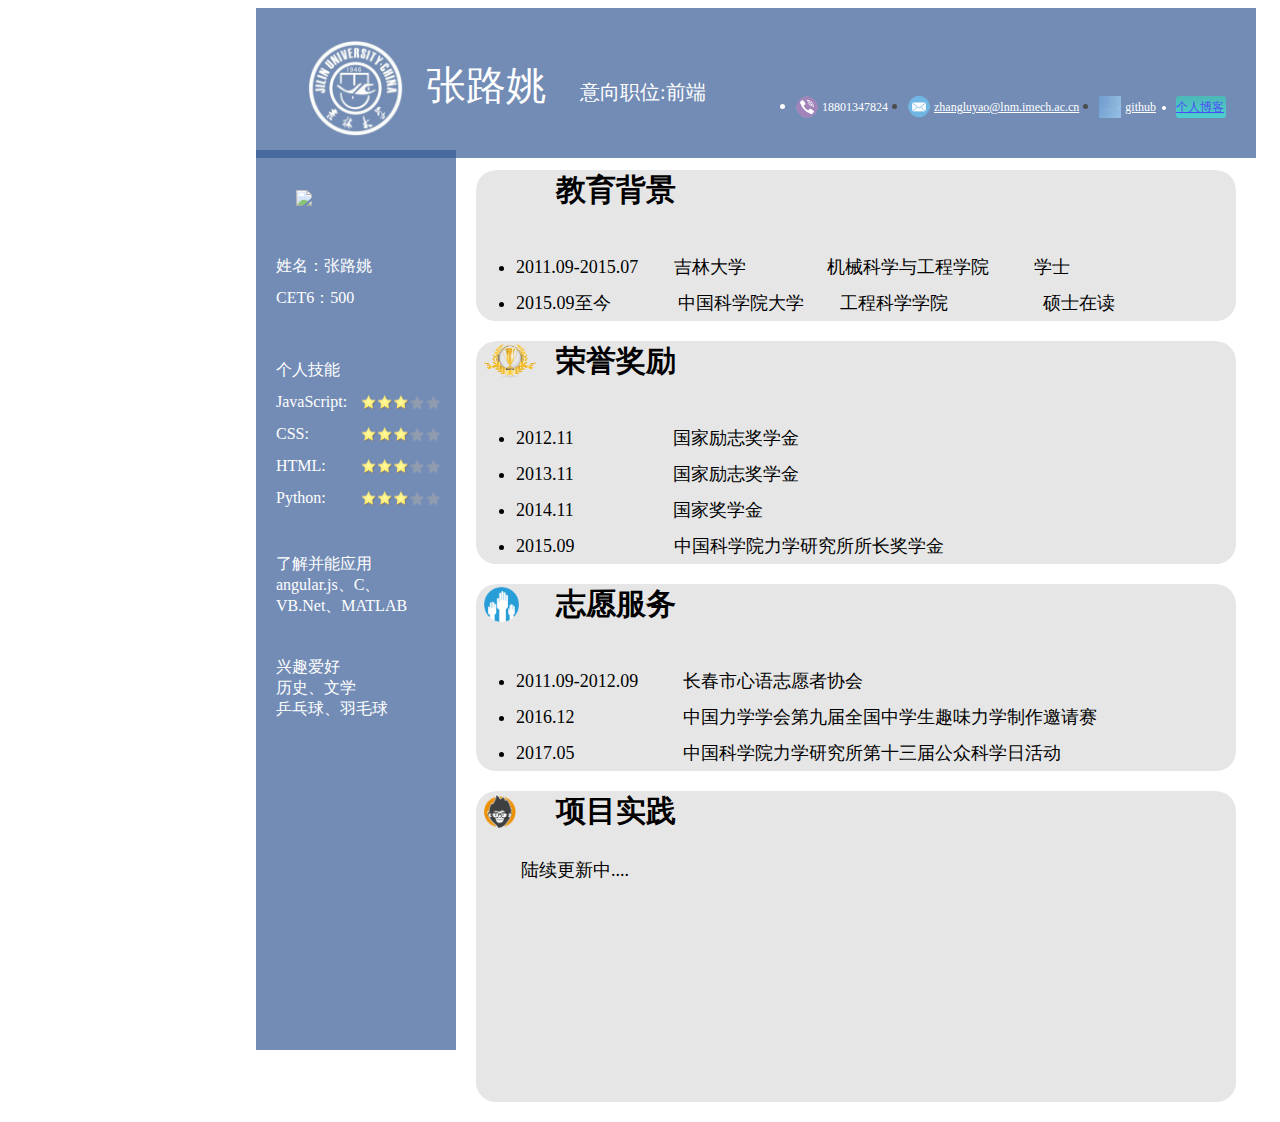
==== index.html @ 497563bd "layout design" ====
<!DOCTYPE html>
<html>
<head>
<meta http-equiv="Content-Type" content="text/html; charset=utf-8" />
<meta content="width=device-device,initial-scale=1,user-scalable=no">
<link rel="stylesheet" href="reset.css" />
<link rel="stylesheet" href="style.css" />
<link rel="stylesheet" href="circle/demo.css"/>
<link rel="icon"  href="img/label.ico">
<title>张路姚</title>
</head>
<body>
<div class="head">
    <div class="img"><img id="jlu" src="img/jlu.jpg"></div>
    <div class="title">
        <span class="name">张路姚</span>
        <span class = "position">意向职位:前端</span>
    </div>
    <div class = "contact">
            <ul>
                <li class = "phone">
                </li>
                <li class = "email">
                    <a class = "link" href="mailto:zhangluyao@lnm.imech.ac.cn">zhangluyao@lnm.imech.ac.cn</a>
                </li>
                <li class = "github">
                    <a class = "link" href="https://github.com/imechZhangLY/">github</a>
                </li>

                <li class = "blog"><a href="http://zhangluyao.postach.io/">个人博客</a></li>
            </ul>
        </div>
</div>
<div class="body">
    <div class="side">
        <img class="portrait" src="img/zhangly.JPG">
        <div class="introduction">
            姓名：张路姚<br>
            CET6：500
        </div>
        <div class="introduction">个人技能</div>
        <div class="introduction rating js">JavaScript:</div>
        <div class="introduction rating css">CSS:</div>
        <div class="introduction rating html">HTML:</div>
        <div class="introduction rating python">Python:</div>
        <div class = "other">了解并能应用<br>angular.js、C、<br>VB.Net、MATLAB</div>
                
        <div class = "other">
            兴趣爱好<br>
            历史、文学<br>乒乓球、羽毛球
        </div>
    </div>
    <div class="main">
        <div class="edutitle"></div>
        <div class="educontent">
            <ul>
                <li>2011.09-2015.07&nbsp;&nbsp;&nbsp;&nbsp;&nbsp;&nbsp;&nbsp;&nbsp;吉林大学&nbsp;&nbsp;&nbsp;&nbsp;&nbsp;&nbsp;&nbsp;&nbsp;&nbsp;&nbsp;&nbsp;&nbsp;&nbsp;&nbsp;&nbsp;&nbsp;&nbsp;&nbsp;机械科学与工程学院&nbsp;&nbsp;&nbsp;&nbsp;&nbsp;&nbsp;&nbsp;&nbsp;&nbsp;&nbsp;学士</li>
                <li>2015.09至今&nbsp;&nbsp;&nbsp;&nbsp;&nbsp;&nbsp;&nbsp;&nbsp;&nbsp;&nbsp;&nbsp;&nbsp;&nbsp;&nbsp;&nbsp;中国科学院大学&nbsp;&nbsp;&nbsp;&nbsp;&nbsp;&nbsp;&nbsp;&nbsp;工程科学学院&nbsp;&nbsp;&nbsp;&nbsp;&nbsp;&nbsp;&nbsp;&nbsp;&nbsp;&nbsp;&nbsp;&nbsp;&nbsp;&nbsp;&nbsp;&nbsp;&nbsp;&nbsp;&nbsp;&nbsp;&nbsp;硕士在读</li>
            </ul>
        </div>
        <div class="honortitle"></div>
        <div class="honorcontent">
            <ul>
                <li>2012.11&nbsp;&nbsp;&nbsp;&nbsp;&nbsp;&nbsp;&nbsp;&nbsp;&nbsp;&nbsp;&nbsp;&nbsp;&nbsp;&nbsp;&nbsp;&nbsp;&nbsp;&nbsp;&nbsp;&nbsp;&nbsp;&nbsp;国家励志奖学金</li>
                <li>2013.11&nbsp;&nbsp;&nbsp;&nbsp;&nbsp;&nbsp;&nbsp;&nbsp;&nbsp;&nbsp;&nbsp;&nbsp;&nbsp;&nbsp;&nbsp;&nbsp;&nbsp;&nbsp;&nbsp;&nbsp;&nbsp;&nbsp;国家励志奖学金</li>
                <li>2014.11&nbsp;&nbsp;&nbsp;&nbsp;&nbsp;&nbsp;&nbsp;&nbsp;&nbsp;&nbsp;&nbsp;&nbsp;&nbsp;&nbsp;&nbsp;&nbsp;&nbsp;&nbsp;&nbsp;&nbsp;&nbsp;&nbsp;国家奖学金</li>
                <li>2015.09&nbsp;&nbsp;&nbsp;&nbsp;&nbsp;&nbsp;&nbsp;&nbsp;&nbsp;&nbsp;&nbsp;&nbsp;&nbsp;&nbsp;&nbsp;&nbsp;&nbsp;&nbsp;&nbsp;&nbsp;&nbsp;&nbsp;中国科学院力学研究所所长奖学金</li>
            </ul>
        </div>
        <div class="volunteertitle"></div>
        <div class="volunteercontent">
            <ul>
                <li>2011.09-2012.09&nbsp;&nbsp;&nbsp;&nbsp;&nbsp;&nbsp;&nbsp;&nbsp;&nbsp;&nbsp;长春市心语志愿者协会</li>
                <li>2016.12&nbsp;&nbsp;&nbsp;&nbsp;&nbsp;&nbsp;&nbsp;&nbsp;&nbsp;&nbsp;&nbsp;&nbsp;&nbsp;&nbsp;&nbsp;&nbsp;&nbsp;&nbsp;&nbsp;&nbsp;&nbsp;&nbsp;&nbsp;&nbsp;中国力学学会第九届全国中学生趣味力学制作邀请赛</li>
                <li>2017.05&nbsp;&nbsp;&nbsp;&nbsp;&nbsp;&nbsp;&nbsp;&nbsp;&nbsp;&nbsp;&nbsp;&nbsp;&nbsp;&nbsp;&nbsp;&nbsp;&nbsp;&nbsp;&nbsp;&nbsp;&nbsp;&nbsp;&nbsp;&nbsp;中国科学院力学研究所第十三届公众科学日活动</li>
            </ul>
        </div>
        <div class="practicetitle"></div>
        <div class="practicecontent">
            <div class="project">陆续更新中....</div>
        </div>
    </div>
</div>
</body>
</html>
---- style.css ----
@charset "utf-8";

.head{
	position: fixed;
	left: 20%;
	z-index: 100;
	width: 1000px;
	height: 150px;
	background: #385c96;
	opacity: 0.7
}
.body{
	position: absolute;
	left:20%;
	top:150px;
	width: 1000px;
	height: 100%
}

.side{
	position: fixed;
	float: left;
	width: 200px;
	height:100%;
	background: #385c96;
	opacity: 0.7;
	color: white;
}
.main{
	float: right;
	width: 800px;
	color: black;
	font-size: 18px;
}
img.portrait{
	width:100px;
	margin-top: 40px;
	margin-left: 40px;
}
ul.introduction{
	font-size: 15px;
	color: white;
	text-align: left;
	margin: 20px 20px 20px -20px;
	line-height: 2em;
}
.img{
	float: left;
	margin-left: 50px;
	margin-top: 30px;
}
img#jlu{
	width:100px;
	height: 100px;
}
.title{
	float: left;
	margin: 50px 0px 0px 20px
}
span.name{
	font-size: 40px;
	text-align: left;
	color: white;
}
span.position{
	font-size: 20px;
	text-align: center;
	color: white;
	margin-left: 30px;

}
.contact{
	float: right;
	margin-top: 72px;
	margin-right: 30px;
	}
.contact .phone{
	float: left;
	background-image: url("img/icon-title1.png");
	background-position: 0px 0px;
	background-repeat: repeat-y;
	background-size: 22px auto;
	background-clip: border-box;
	color: white;
	margin-right: 20px;
	}
.contact .phone:after{
	display: block;
	font-size: 12px;
	content: "18801347824";
	line-height: 22px;
	margin-left: 26px;
	}
.contact .email{
	float: left;
	background-image: url("img/icon-title1.png");
	background-position: 0px -163px;
	background-repeat: repeat-y;
	background-size: 22px auto;
	background-clip: content-box;
	margin-right: 20px;
	}
.contact .link{
	display: block;
	font-size: 12px;
	color: white;
	line-height: 22px;
	margin-left: 26px;
	}
.contact .github{
	float: left;
	background-image: url("img/label.ico");
	background-position: 0px 0px;
	background-repeat: repeat-y;
	background-size: 22px auto;
	background-clip: border-box;
	margin-right: 20px;
	}
.contact .github:after{
	display: block;
	font-size: 12px;
	content: "";
	line-height: 22px;
	margin-left: 26px;
	}
.contact .blog{
	background: -ms-linear-gradient(top, #099,  #0BB);        /* IE 10 */
	background:-moz-linear-gradient(top,#099,#0BB);/*火狐*/ 
	background:-webkit-gradient(linear, 0% 0%, 0% 100%,from(#099), to(#0BB));/*谷歌*/ 
	background: -webkit-gradient(linear, 0% 0%, 0% 100%, from(#099), to(#0BB));      
	background: -webkit-linear-gradient(top, #099, #0BB);   /*Safari5.1 Chrome 10+*/
	background: -o-linear-gradient(top, #099, #0BB);  /*Opera 11.10+*/
	float: left;
	border-radius: 3px;
	width: 50px;
	height: 22px;
	line-height: 22px;
	font-size: 12px;
	color: white;
	}
img.rating{
		width:100px;
		vertical-align: baseline;
		line-height: 2em;
		display: none
	}
li.name{
	height: 50px;
	width: 150px;
	background-image: url(img/3stars.png);
}
div.introduction{
	color: white;
	line-height: 2em;
	margin-left: 20px;
	margin-top: 40px;
}
div.rating{
	margin-top: 0px;
	background-image: url("img/3stars.png");
	background-position: 75px 1px;
	background-repeat: no-repeat;
	background-size: 100px auto;
	background-clip: content-box;
}
div.js{
	background-image: url("img/3stars.png");
}
div.other{
	margin-top: 40px;
	margin-left: 20px;
}
div.edutitle{
	background-color: rgb(230,230,230);
	background-image: url("img/edu.png");
	background-repeat: no-repeat;
	background-clip: content-box;
	background-size: auto 40px;
	background-position: 10px;
	font-size: 30px;
	font-weight: bold;
	width:760px;
	margin:20px 20px 0px 20px;
	border-radius: 20px 20px 0px 0px/20px 20px 0px 0px;

}
div.edutitle:after{
	content:"教育背景";
	display: block;
	margin-left: 80px;

}
div.educontent{
	background-color: rgb(230,230,230);
	width:760px;
	margin:0px 20px 20px 20px;
	padding-top: 20px;
	border-radius: 0px 0px 20px 20px/0px 0px 20px 20px;
	line-height: 2em;
}
div.honortitle{
	background-color: rgb(230,230,230);
	background-image: url("img/rongyu.png");
	background-repeat: no-repeat;
	background-clip: content-box;
	background-size: auto 35px;
	background-position: 8px;
	font-size: 30px;
	font-weight: bold;
	width:760px;
	margin:20px 20px 0px 20px;
	border-radius: 20px 20px 0px 0px/20px 20px 0px 0px;

}
div.honortitle:after{
	content:"荣誉奖励";
	display: block;
	margin-left: 80px;

}
div.honorcontent{
	background-color: rgb(230,230,230);
	width:760px;
	margin:0px 20px 20px 20px;
	padding-top: 20px;
	border-radius: 0px 0px 20px 20px/0px 0px 20px 20px;
	line-height: 2em;
}
div.volunteertitle{
	background-color: rgb(230,230,230);
	background-image: url("img/volunteer.png");
	background-repeat: no-repeat;
	background-clip: content-box;
	background-size: auto 35px;
	background-position: 8px;
	font-size: 30px;
	font-weight: bold;
	width:760px;
	margin:20px 20px 0px 20px;
	border-radius: 20px 20px 0px 0px/20px 20px 0px 0px;

}
div.volunteertitle:after{
	content:"志愿服务";
	display: block;
	margin-left: 80px;

}
div.volunteercontent{
	background-color: rgb(230,230,230);
	width:760px;
	margin:0px 20px 20px 20px;
	padding-top: 20px;
	border-radius: 0px 0px 20px 20px/0px 0px 20px 20px;
	line-height: 2em;
}
div.practicetitle{
	background-color: rgb(230,230,230);
	background-image: url("img/practice.png");
	background-repeat: no-repeat;
	background-clip: content-box;
	background-size: auto 35px;
	background-position: 8px;
	font-size: 30px;
	font-weight: bold;
	width:760px;
	margin:20px 20px 0px 20px;
	border-radius: 20px 20px 0px 0px/20px 20px 0px 0px;

}
div.practicetitle:after{
	content:"项目实践";
	display: block;
	margin-left: 80px;

}
div.practicecontent{
	background-color: rgb(230,230,230);
	width:760px;
	height: 250px;
	margin:0px 20px 20px 20px;
	padding-top: 20px;
	border-radius: 0px 0px 20px 20px/0px 0px 20px 20px;
	line-height: 2em;
}
div.practicecontent .project{
	margin-left: 45px;
}
---- circle/demo.css ----
@charset "utf-8";
.demo{
	width: 350px;
	height: 162px;
	border-radius: 5px;
	position: relative;
	display:inline-block;
	float: left;
	margin-left:20px;
	background: rgba(0,255,102,0.5);
	background: linear-gradient(top,#00a,#00a,#00a);
	background: -moz-linear-gradient(top,#0F6,#26b,#0F6);
	background: -webkit-linear-gradient(top,#0af,#049);
	background: -o-linear-gradient(top,#0af,#049);
	}
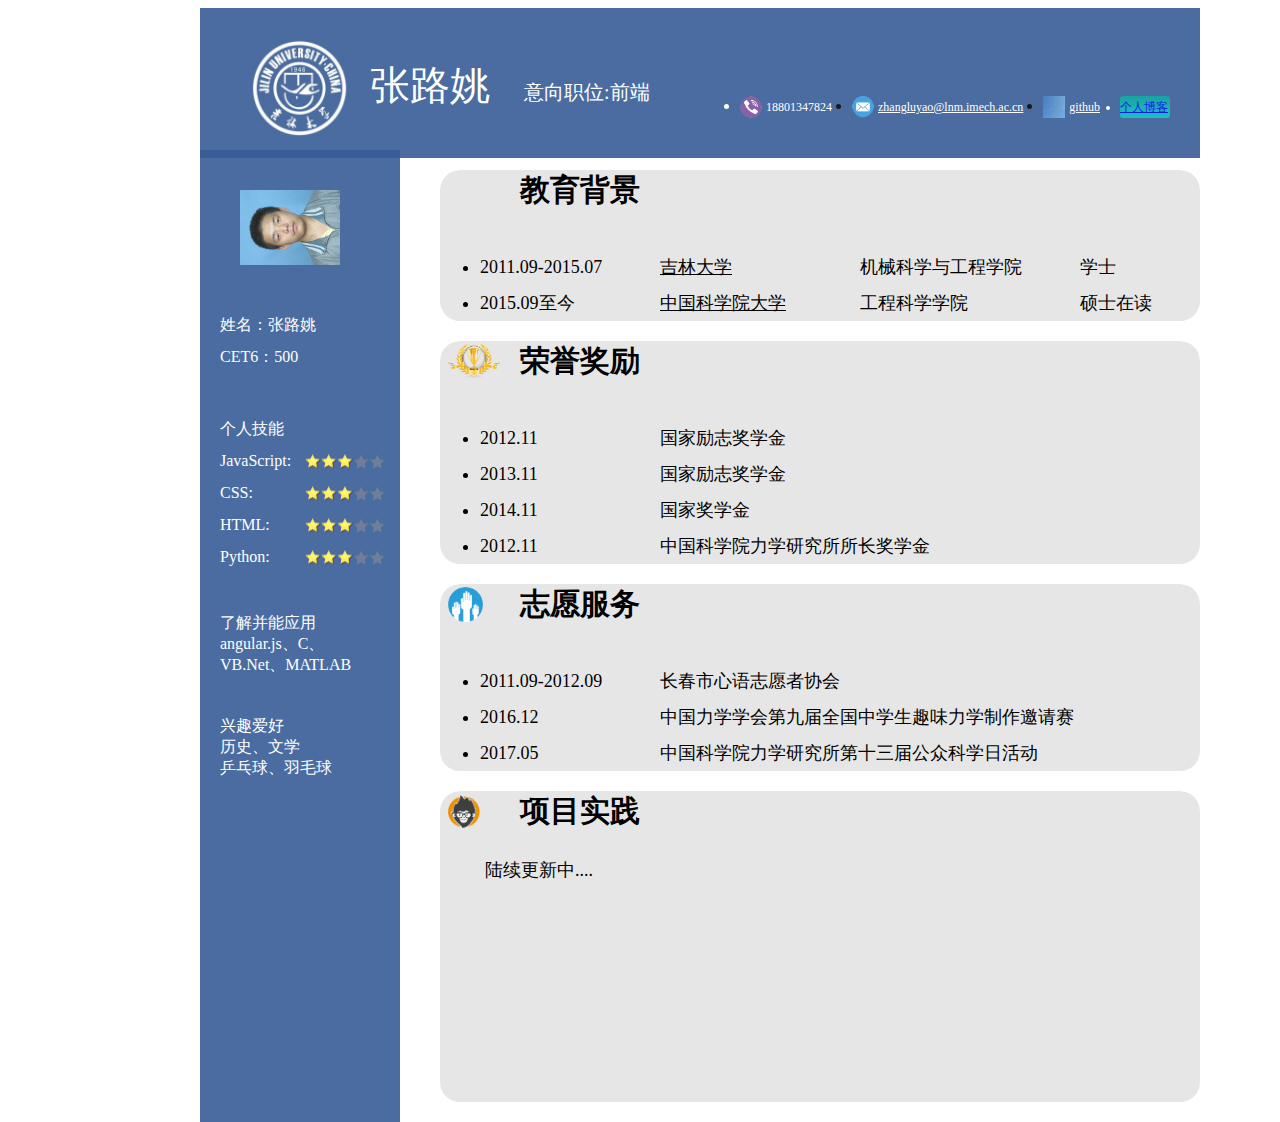
==== commit 8c5eb75c: "Merge pull request #1 from imechZhangLY/gh-pages" ====
--- a/index.html
+++ b/index.html
@@ -54,25 +54,74 @@
         <div class="edutitle"></div>
         <div class="educontent">
             <ul>
-                <li>2011.09-2015.07&nbsp;&nbsp;&nbsp;&nbsp;&nbsp;&nbsp;&nbsp;&nbsp;吉林大学&nbsp;&nbsp;&nbsp;&nbsp;&nbsp;&nbsp;&nbsp;&nbsp;&nbsp;&nbsp;&nbsp;&nbsp;&nbsp;&nbsp;&nbsp;&nbsp;&nbsp;&nbsp;机械科学与工程学院&nbsp;&nbsp;&nbsp;&nbsp;&nbsp;&nbsp;&nbsp;&nbsp;&nbsp;&nbsp;学士</li>
-                <li>2015.09至今&nbsp;&nbsp;&nbsp;&nbsp;&nbsp;&nbsp;&nbsp;&nbsp;&nbsp;&nbsp;&nbsp;&nbsp;&nbsp;&nbsp;&nbsp;中国科学院大学&nbsp;&nbsp;&nbsp;&nbsp;&nbsp;&nbsp;&nbsp;&nbsp;工程科学学院&nbsp;&nbsp;&nbsp;&nbsp;&nbsp;&nbsp;&nbsp;&nbsp;&nbsp;&nbsp;&nbsp;&nbsp;&nbsp;&nbsp;&nbsp;&nbsp;&nbsp;&nbsp;&nbsp;&nbsp;&nbsp;硕士在读</li>
+                <li>
+                    <div class="container">
+                        <div class="first">2011.09-2015.07</div>
+                        <div class="second"><a class="website" href="http://www.jlu.edu.cn">吉林大学</a></div>
+                        <div class="third">机械科学与工程学院</div>
+                        <div class="forth">学士</div>
+                    </div>
+                </li>
+                <li>    
+                    <div class="container">
+                        <div class="first">2015.09至今</div>
+                        <div class="second"><a class="website" href="http://www.ucas.ac.cn">中国科学院大学</a></div>
+                        <div class="third">工程科学学院</div>
+                        <div class="forth">硕士在读</div>
+                    </div>
+                </li>
             </ul>
         </div>
         <div class="honortitle"></div>
         <div class="honorcontent">
             <ul>
-                <li>2012.11&nbsp;&nbsp;&nbsp;&nbsp;&nbsp;&nbsp;&nbsp;&nbsp;&nbsp;&nbsp;&nbsp;&nbsp;&nbsp;&nbsp;&nbsp;&nbsp;&nbsp;&nbsp;&nbsp;&nbsp;&nbsp;&nbsp;国家励志奖学金</li>
-                <li>2013.11&nbsp;&nbsp;&nbsp;&nbsp;&nbsp;&nbsp;&nbsp;&nbsp;&nbsp;&nbsp;&nbsp;&nbsp;&nbsp;&nbsp;&nbsp;&nbsp;&nbsp;&nbsp;&nbsp;&nbsp;&nbsp;&nbsp;国家励志奖学金</li>
-                <li>2014.11&nbsp;&nbsp;&nbsp;&nbsp;&nbsp;&nbsp;&nbsp;&nbsp;&nbsp;&nbsp;&nbsp;&nbsp;&nbsp;&nbsp;&nbsp;&nbsp;&nbsp;&nbsp;&nbsp;&nbsp;&nbsp;&nbsp;国家奖学金</li>
-                <li>2015.09&nbsp;&nbsp;&nbsp;&nbsp;&nbsp;&nbsp;&nbsp;&nbsp;&nbsp;&nbsp;&nbsp;&nbsp;&nbsp;&nbsp;&nbsp;&nbsp;&nbsp;&nbsp;&nbsp;&nbsp;&nbsp;&nbsp;中国科学院力学研究所所长奖学金</li>
+                <li>
+                    <div class="container">
+                        <div class="first">2012.11</div>
+                        <div class="fifth">国家励志奖学金</div>
+                    </div>
+                </li>
+                <li>
+                    <div class="container">
+                        <div class="first">2013.11</div>
+                        <div class="fifth">国家励志奖学金</div>
+                    </div>
+                </li>
+                <li>
+                    <div class="container">
+                        <div class="first">2014.11</div>
+                        <div class="fifth">国家奖学金</div>
+                    </div>
+                </li>
+                <li>
+                    <div class="container">
+                        <div class="first">2012.11</div>
+                        <div class="fifth">中国科学院力学研究所所长奖学金</div>
+                    </div>
+                </li>
             </ul>
         </div>
         <div class="volunteertitle"></div>
         <div class="volunteercontent">
             <ul>
-                <li>2011.09-2012.09&nbsp;&nbsp;&nbsp;&nbsp;&nbsp;&nbsp;&nbsp;&nbsp;&nbsp;&nbsp;长春市心语志愿者协会</li>
-                <li>2016.12&nbsp;&nbsp;&nbsp;&nbsp;&nbsp;&nbsp;&nbsp;&nbsp;&nbsp;&nbsp;&nbsp;&nbsp;&nbsp;&nbsp;&nbsp;&nbsp;&nbsp;&nbsp;&nbsp;&nbsp;&nbsp;&nbsp;&nbsp;&nbsp;中国力学学会第九届全国中学生趣味力学制作邀请赛</li>
-                <li>2017.05&nbsp;&nbsp;&nbsp;&nbsp;&nbsp;&nbsp;&nbsp;&nbsp;&nbsp;&nbsp;&nbsp;&nbsp;&nbsp;&nbsp;&nbsp;&nbsp;&nbsp;&nbsp;&nbsp;&nbsp;&nbsp;&nbsp;&nbsp;&nbsp;中国科学院力学研究所第十三届公众科学日活动</li>
+                <li>
+                    <div class="container">
+                        <div class="first">2011.09-2012.09</div>
+                        <div class="fifth">长春市心语志愿者协会</div>
+                    </div>
+                </li>
+                <li>
+                    <div class="container">
+                        <div class="first">2016.12</div>
+                        <div class="fifth">中国力学学会第九届全国中学生趣味力学制作邀请赛</div>
+                    </div>
+                </li>
+                <li>
+                    <div class="container">
+                        <div class="first">2017.05</div>
+                        <div class="fifth">中国科学院力学研究所第十三届公众科学日活动</div>
+                    </div>
+                </li>
             </ul>
         </div>
         <div class="practicetitle"></div>
--- a/style.css
+++ b/style.css
@@ -2,33 +2,33 @@
 
 .head{
 	position: fixed;
-	left: 20%;
+	left: 200px;
 	z-index: 100;
 	width: 1000px;
 	height: 150px;
 	background: #385c96;
-	opacity: 0.7
+	opacity: 0.9
 }
 .body{
 	position: absolute;
-	left:20%;
+	left:200px;
 	top:150px;
 	width: 1000px;
 	height: 100%
 }
 
 .side{
+	float: left;
 	position: fixed;
-	float: left;
 	width: 200px;
-	height:100%;
+	height:1000px;
 	background: #385c96;
-	opacity: 0.7;
+	opacity: 0.9;
 	color: white;
 }
 .main{
-	float: right;
-	width: 800px;
+	position: absolute;
+	left: 220px;
 	color: black;
 	font-size: 18px;
 }
@@ -285,4 +285,26 @@
 }
 div.practicecontent .project{
 	margin-left: 45px;
-}+}
+.website{
+	color: black;
+}
+.container{
+	display: flex;
+	justify-content: flex-start;
+}
+.container .first{
+	width: 180px;
+}
+.container .second{
+	width: 200px;
+}
+.container .third{
+	width: 220px;
+}
+.container .forth{
+	width: 100px;
+}
+.container .fifth{
+	width: 500px;
+}
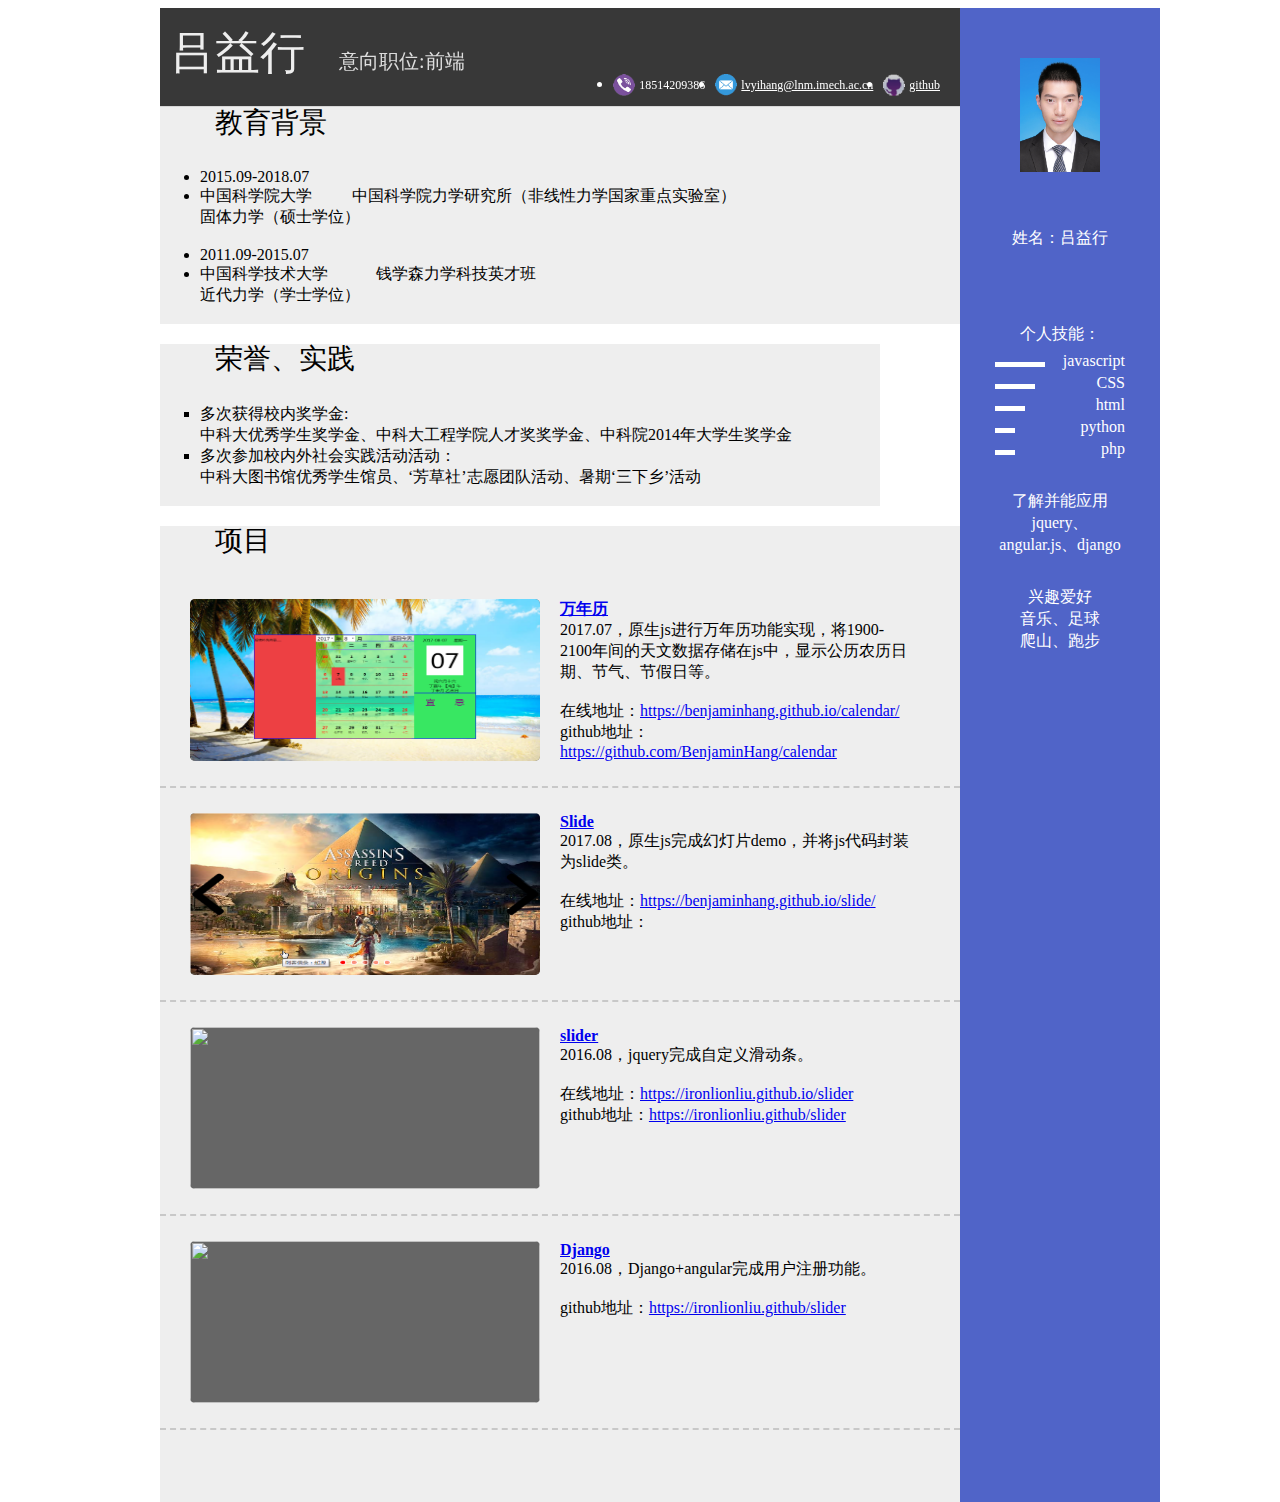
==== commit a8518bc0: "change my" ====
--- a/index.html
+++ b/index.html
@@ -6,129 +6,170 @@
 <link rel="stylesheet" href="reset.css" />
 <link rel="stylesheet" href="style.css" />
 <link rel="stylesheet" href="circle/demo.css"/>
-<link rel="icon"  href="img/label.ico">
-<title>张路姚</title>
 </head>
 <body>
-<div class="head">
-    <div class="img"><img id="jlu" src="img/jlu.jpg"></div>
-    <div class="title">
-        <span class="name">张路姚</span>
-        <span class = "position">意向职位:前端</span>
-    </div>
-    <div class = "contact">
+<div class="resume">
+    <div class = "navigator clearfix" >
+        <div class = "title">
+            <span class = "title_name">吕益行</span>
+            <span class = "title_position">意向职位:前端</span>
+        </div>
+        <div class = "contact">
             <ul>
                 <li class = "phone">
                 </li>
                 <li class = "email">
-                    <a class = "link" href="mailto:zhangluyao@lnm.imech.ac.cn">zhangluyao@lnm.imech.ac.cn</a>
+                    <a class = "link" href="mailto:lvyihang@lnm.imech.ac.cn">lvyihang@lnm.imech.ac.cn</a>
                 </li>
                 <li class = "github">
-                    <a class = "link" href="https://github.com/imechZhangLY/">github</a>
+                	<a class = "link" href="https://github.com/BenjaminHang">github</a>
                 </li>
 
-                <li class = "blog"><a href="http://zhangluyao.postach.io/">个人博客</a></li>
+                <!--<li class = "blog"><a href="http://shangyuliu.postach.io/">个人博客</a></li>-->
             </ul>
         </div>
-</div>
-<div class="body">
-    <div class="side">
-        <img class="portrait" src="img/zhangly.JPG">
-        <div class="introduction">
-            姓名：张路姚<br>
-            CET6：500
-        </div>
-        <div class="introduction">个人技能</div>
-        <div class="introduction rating js">JavaScript:</div>
-        <div class="introduction rating css">CSS:</div>
-        <div class="introduction rating html">HTML:</div>
-        <div class="introduction rating python">Python:</div>
-        <div class = "other">了解并能应用<br>angular.js、C、<br>VB.Net、MATLAB</div>
+        <div class = "privateinfo">
+        	<img class = "header" src = "img/self.jpg"/>
+            <div class = "details">
+            	姓名：吕益行<br>
                 
-        <div class = "other">
-            兴趣爱好<br>
-            历史、文学<br>乒乓球、羽毛球
+                <br>
+                <br>
+                
+                个人技能：<br>
+                <div class = "skill">
+                    <div class = "skillline js"></div>javascript<br>
+                    CSS
+                    <div class = "skillline css"></div><br>
+                    html
+                    <div class = "skillline php"></div><br>
+                    python
+                    <div class = "skillline python"></div><br>
+                    php
+                <!--    <div class = "skillline html"></div><br>
+                    mysql-->
+                    <div class = "skillline html"></div><br>
+                </div>
+                
+                <div class = "interest">了解并能应用jquery、angular.js、django</div>
+                
+                <div class = "interest">
+                	兴趣爱好<br>
+                    音乐、足球<br>爬山、跑步
+                </div>
+            </div>    
         </div>
     </div>
-    <div class="main">
-        <div class="edutitle"></div>
-        <div class="educontent">
-            <ul>
-                <li>
-                    <div class="container">
-                        <div class="first">2011.09-2015.07</div>
-                        <div class="second"><a class="website" href="http://www.jlu.edu.cn">吉林大学</a></div>
-                        <div class="third">机械科学与工程学院</div>
-                        <div class="forth">学士</div>
-                    </div>
-                </li>
-                <li>    
-                    <div class="container">
-                        <div class="first">2015.09至今</div>
-                        <div class="second"><a class="website" href="http://www.ucas.ac.cn">中国科学院大学</a></div>
-                        <div class="third">工程科学学院</div>
-                        <div class="forth">硕士在读</div>
-                    </div>
-                </li>
+    
+    <div class = "education clearfix" >
+    	<div class = "edutitle"></div>
+    	<div class = "educontent">
+        	<ul>
+            	<li>2015.09-2018.07</li>
+                <li>中国科学院大学&nbsp;&nbsp;&nbsp;&nbsp;&nbsp;&nbsp;&nbsp;&nbsp;&nbsp;
+                中国科学院力学研究所（非线性力学国家重点实验室）<br>
+                固体力学（硕士学位）&nbsp;&nbsp;&nbsp;&nbsp;
+                </li><br>
+                <li>2011.09-2015.07</li>
+                 <li>中国科学技术大学&nbsp;&nbsp;&nbsp;&nbsp;&nbsp;&nbsp;&nbsp;&nbsp;&nbsp;&nbsp;&nbsp;&nbsp;钱学森力学科技英才班<br>
+                近代力学（学士学位）&nbsp;&nbsp;&nbsp;&nbsp;
+                </li><BR>	
             </ul>
+        </div>  
+    </div>
+    <div class = "post">
+    	<div class = "posttitle"></div>
+        <div class = "postcontent">
+        	<ul  style="list-style-type:square;">
+                <li>多次获得校内奖学金:<br>
+                中科大优秀学生奖学金、中科大工程学院人才奖奖学金、中科院2014年大学生奖学金</li>
+                <li>多次参加校内外社会实践活动活动：<br>
+                中科大图书馆优秀学生馆员、‘芳草社’志愿团队活动、暑期‘三下乡’活动</li>
+                <BR>
+            </ul>
+        </div>  
+    </div>
+    
+    <div class = "project">
+    	<div class = "projecttitle"></div>
+        <br>
+        
+        <div class = "section clearfix">
+        	<div class = "icon">
+            	<a href = "https://benjaminhang.github.io/calendar/"><img src = "img/calendar.png"/></a>
+            </div>
+            <div class = "description">
+            	<a href = "https://benjaminhang.github.io/calendar/"><span class="black"><strong>万年历</strong></span></a>
+                <div>
+                
+                2017.07，原生js进行万年历功能实现，将1900-2100年间的天文数据存储在js中，显示公历农历日期、节气、节假日等。
+                <br><br>在线地址：<a href = "https://benjaminhang.github.io/calendar/"><span class="black">https://benjaminhang.github.io/calendar/</a></span>
+                <br>github地址：<a href = "https://github.com/BenjaminHang/calendar"><span class="black">https://github.com/BenjaminHang/calendar</a></span>
+                
+                </div>
+            </div>
         </div>
-        <div class="honortitle"></div>
-        <div class="honorcontent">
-            <ul>
-                <li>
-                    <div class="container">
-                        <div class="first">2012.11</div>
-                        <div class="fifth">国家励志奖学金</div>
-                    </div>
-                </li>
-                <li>
-                    <div class="container">
-                        <div class="first">2013.11</div>
-                        <div class="fifth">国家励志奖学金</div>
-                    </div>
-                </li>
-                <li>
-                    <div class="container">
-                        <div class="first">2014.11</div>
-                        <div class="fifth">国家奖学金</div>
-                    </div>
-                </li>
-                <li>
-                    <div class="container">
-                        <div class="first">2012.11</div>
-                        <div class="fifth">中国科学院力学研究所所长奖学金</div>
-                    </div>
-                </li>
-            </ul>
+         <div class = "section clearfix">
+        	<div class = "icon">
+            	<a href = "https://benjaminhang.github.io/slide/"><img src = "img/slide.png"/></a>
+            </div>
+            <div class = "description">
+            	<a href = "https://benjaminhang.github.io/slide/"><span class="black"><strong>Slide</strong></span></a>
+                <div>
+                2017.08，原生js完成幻灯片demo，并将js代码封装为slide类。
+                <br><br>在线地址：<a href = "https://benjaminhang.github.io/slide/"><span class="black">https://benjaminhang.github.io/slide/</a></span>
+                <br>github地址：<a href = "https://github.com/BenjaminHang/slide"><span class="black"https://github.com/BenjaminHang/slide</a></span>
+                
+                </div>
+            </div>
         </div>
-        <div class="volunteertitle"></div>
-        <div class="volunteercontent">
-            <ul>
-                <li>
-                    <div class="container">
-                        <div class="first">2011.09-2012.09</div>
-                        <div class="fifth">长春市心语志愿者协会</div>
-                    </div>
-                </li>
-                <li>
-                    <div class="container">
-                        <div class="first">2016.12</div>
-                        <div class="fifth">中国力学学会第九届全国中学生趣味力学制作邀请赛</div>
-                    </div>
-                </li>
-                <li>
-                    <div class="container">
-                        <div class="first">2017.05</div>
-                        <div class="fifth">中国科学院力学研究所第十三届公众科学日活动</div>
-                    </div>
-                </li>
-            </ul>
+        <div class = "section clearfix">
+        	<div class = "icon">
+            	<a href = "https://ironlionliu.github.io/slider/"><img src = "img/icon5.jpg"/></a>
+            </div>
+            <div class = "description">
+            	<a href = "https://ironlionliu.github.io/slider/"><span class="black"><strong>slider</strong></span></a>
+                <div>
+                
+                2016.08，jquery完成自定义滑动条。
+                <br><br>在线地址：<a href = "https://ironlionliu.github.io/slider/"><span class="black">https://ironlionliu.github.io/slider</a></span>
+                <br>github地址：<a href = "https://github.com/ironlionliu/slider"><span class="black">https://ironlionliu.github/slider</a></span>
+                
+                </div>
+            </div>
         </div>
-        <div class="practicetitle"></div>
-        <div class="practicecontent">
-            <div class="project">陆续更新中....</div>
+        
+        
+        
+        
+        <div class = "section clearfix">
+        	<div class = "icon">
+            	<a href = "https://github.com/ironlionliu/easystack"><img src = "img/icon6.jpg"/></a>
+            </div>
+            <div class = "description">
+            	<a href = "https://github.com/ironlionliu/easystack"><span class="black"><strong>Django</strong></span></a>
+                <div>
+                
+                2016.08，Django+angular完成用户注册功能。
+                <br>
+                <br>github地址：<a href = "https://github.com/ironlionliu/easystack"><span class="black">https://ironlionliu.github/slider</a></span>
+                
+                </div>
+            </div>
         </div>
+        
+        
+        <br>
+        <br>
+        <br>
+        <br>
     </div>
 </div>
 </body>
 </html>
+
+
+<script type="text/javascript" src="circle/jquery.js"></script>
+<script type="text/javascript" src="circle/canvas.js"></script>
+<script type = "text/javascript">
+</script>--- a/style.css
+++ b/style.css
@@ -1,78 +1,47 @@
 @charset "utf-8";
 
-.head{
+.resume{
+	position:absolute;
+	width: 800px;
+	left:50%;
+	margin-left: -480px;
+	}
+
+.clearfix:after{
+	content: "";
+	display: block;
+	clear: both;
+	}
+.navigator{
+	background: rgba(10,10,10,0.8);/**/
+	border-bottom: 1px rgb(214,214,214) solid;
 	position: fixed;
-	left: 200px;
 	z-index: 100;
-	width: 1000px;
-	height: 150px;
-	background: #385c96;
-	opacity: 0.9
-}
-.body{
+	left: 50%;
+	width: 800px;
+	margin-left: -480px;
+	color: white;
+	}
+.title{
+	float: left;
+	}
+.title_name{
+	font-family: simHei;
+	line-height:90px;
+	font-size:45px;
+	margin-left: 10px;
+	color: #eee;
+	}
+.title_position{
+	margin-left:30px;
+	line-height:90px;
+	font-size:20px;
+	color: #ddd;
+	}
+.contact{
 	position: absolute;
-	left:200px;
-	top:150px;
-	width: 1000px;
-	height: 100%
-}
-
-.side{
-	float: left;
-	position: fixed;
-	width: 200px;
-	height:1000px;
-	background: #385c96;
-	opacity: 0.9;
-	color: white;
-}
-.main{
-	position: absolute;
-	left: 220px;
-	color: black;
-	font-size: 18px;
-}
-img.portrait{
-	width:100px;
-	margin-top: 40px;
-	margin-left: 40px;
-}
-ul.introduction{
-	font-size: 15px;
-	color: white;
-	text-align: left;
-	margin: 20px 20px 20px -20px;
-	line-height: 2em;
-}
-.img{
-	float: left;
-	margin-left: 50px;
-	margin-top: 30px;
-}
-img#jlu{
-	width:100px;
-	height: 100px;
-}
-.title{
-	float: left;
-	margin: 50px 0px 0px 20px
-}
-span.name{
-	font-size: 40px;
-	text-align: left;
-	color: white;
-}
-span.position{
-	font-size: 20px;
-	text-align: center;
-	color: white;
-	margin-left: 30px;
-
-}
-.contact{
-	float: right;
-	margin-top: 72px;
-	margin-right: 30px;
+	top:50px;
+	right:10px;
 	}
 .contact .phone{
 	float: left;
@@ -82,12 +51,12 @@
 	background-size: 22px auto;
 	background-clip: border-box;
 	color: white;
-	margin-right: 20px;
+	margin-right: 10px;
 	}
 .contact .phone:after{
 	display: block;
 	font-size: 12px;
-	content: "18801347824";
+	content: "18514209386";
 	line-height: 22px;
 	margin-left: 26px;
 	}
@@ -98,7 +67,7 @@
 	background-repeat: repeat-y;
 	background-size: 22px auto;
 	background-clip: content-box;
-	margin-right: 20px;
+	margin-right: 10px;
 	}
 .contact .link{
 	display: block;
@@ -109,12 +78,12 @@
 	}
 .contact .github{
 	float: left;
-	background-image: url("img/label.ico");
-	background-position: 0px 0px;
+	background-image: url("img/icon-title1.png");
+	background-position: 0px -32px;
 	background-repeat: repeat-y;
 	background-size: 22px auto;
 	background-clip: border-box;
-	margin-right: 20px;
+	margin-right: 10px;
 	}
 .contact .github:after{
 	display: block;
@@ -138,173 +107,150 @@
 	font-size: 12px;
 	color: white;
 	}
-img.rating{
-		width:100px;
-		vertical-align: baseline;
-		line-height: 2em;
-		display: none
-	}
-li.name{
-	height: 50px;
-	width: 150px;
-	background-image: url(img/3stars.png);
-}
-div.introduction{
-	color: white;
-	line-height: 2em;
+	
+
+.privateinfo{
+	position: absolute;
+	left: 800px;
+	width:200px;
+	height:2535px;
+	background: rgba(80,100,200,1);
+	font-size: 16px;
+	color:white;
+	
+	}
+.privateinfo .header{
+	display: block;
+	margin: 50px auto;
+	width: 80px;
+	}
+.privateinfo .details{
+	display: block;
+	margin:40px auto;
+	width:130px;
+	line-height: 32px;
+	text-align: center;
+	}	
+.privateinfo .skill{
+	text-align: right;
+	line-height: 22px;
+	}
+.privateinfo .skillline{
+	display: inline-block;
+	margin-top:12px;
+	background: white;
+	height: 5px;
+	float: left;
+	}
+.privateinfo .js{
+	width: 50px;
+	}
+.privateinfo .html{
+	width: 20px;
+	}
+.privateinfo .python{
+	width: 20px;
+	}
+.privateinfo .css{
+	width: 40px;
+	}
+.privateinfo .php{
+	width: 30px;
+	}
+.privateinfo .details .interest{
+	margin-top: 30px;
+	line-height: 22px;
+	}
+
+	
+	
+	
+.education{
+	width: 800px;
+	margin: 0px auto;
+	padding-top: 100px;
+	background: #EEEEEE;
+	}
+.education .edutitle{
+	background-image: url("img/edu.png");
+	background-position: 0px 0px;
+	background-repeat: no-repeat;
+	background-size: 30px auto;
+	background-clip: content-box;
+	}
+.education .edutitle:after{
+	content: "教育背景";
+	display: block;
+	margin-left: 55px;
+	font-size: 28px;
+	line-height: 30px;
+	}
+.education .educontent{
+	margin-top: 30px;
+	font-family: STKaiTi;
+	}
+	
+	
+.post{
+	width: 720px;
+	margin: 0px 0px;
+	background: #EEE;
+	}	
+.post .posttitle{
+	margin-top: 20px;
+	background-image: url("img/shijian.png");
+	background-position: 0px 0px;
+	background-repeat: no-repeat;
+	background-size: 30px auto;
+	background-clip: content-box;
+	}
+.post .posttitle:after{
+	content: "荣誉、实践";
+	display: block;
+	margin-left: 55px;
+	font-size: 28px;
+	line-height: 30px;
+	}
+.post .postcontent{
+	margin-top: 30px;
+	font-family: STKaiTi;
+	}
+.project{
+	width: 800px;
+	background: #EEE;
+	margin: 0px auto;
+	}
+.project .projecttitle{
+	margin-top: 20px;
+	background-image: url("img/shijian.png");
+	background-position: 0px 0px;
+	background-repeat: no-repeat;
+	background-size: 30px auto;
+	background-clip: content-box;
+	}
+.project .projecttitle:after{
+	content: "项目";
+	display: block;
+	margin-left: 55px;
+	font-size: 28px;
+	line-height: 30px;
+	}
+.project .section{
+	padding: 25px 10px;
+	border-bottom: 2px rgb(200,200,200) dashed;
+	}
+.project .section .icon img{
+	float:left;
+	width:350px;
+	height:162px;
 	margin-left: 20px;
-	margin-top: 40px;
-}
-div.rating{
-	margin-top: 0px;
-	background-image: url("img/3stars.png");
-	background-position: 75px 1px;
-	background-repeat: no-repeat;
-	background-size: 100px auto;
-	background-clip: content-box;
-}
-div.js{
-	background-image: url("img/3stars.png");
-}
-div.other{
-	margin-top: 40px;
+	border-radius: 5px;
+	background: #666;
+	}
+.project .section .description{
+	float:left;
 	margin-left: 20px;
-}
-div.edutitle{
-	background-color: rgb(230,230,230);
-	background-image: url("img/edu.png");
-	background-repeat: no-repeat;
-	background-clip: content-box;
-	background-size: auto 40px;
-	background-position: 10px;
-	font-size: 30px;
-	font-weight: bold;
-	width:760px;
-	margin:20px 20px 0px 20px;
-	border-radius: 20px 20px 0px 0px/20px 20px 0px 0px;
-
-}
-div.edutitle:after{
-	content:"教育背景";
-	display: block;
-	margin-left: 80px;
-
-}
-div.educontent{
-	background-color: rgb(230,230,230);
-	width:760px;
-	margin:0px 20px 20px 20px;
-	padding-top: 20px;
-	border-radius: 0px 0px 20px 20px/0px 0px 20px 20px;
-	line-height: 2em;
-}
-div.honortitle{
-	background-color: rgb(230,230,230);
-	background-image: url("img/rongyu.png");
-	background-repeat: no-repeat;
-	background-clip: content-box;
-	background-size: auto 35px;
-	background-position: 8px;
-	font-size: 30px;
-	font-weight: bold;
-	width:760px;
-	margin:20px 20px 0px 20px;
-	border-radius: 20px 20px 0px 0px/20px 20px 0px 0px;
-
-}
-div.honortitle:after{
-	content:"荣誉奖励";
-	display: block;
-	margin-left: 80px;
-
-}
-div.honorcontent{
-	background-color: rgb(230,230,230);
-	width:760px;
-	margin:0px 20px 20px 20px;
-	padding-top: 20px;
-	border-radius: 0px 0px 20px 20px/0px 0px 20px 20px;
-	line-height: 2em;
-}
-div.volunteertitle{
-	background-color: rgb(230,230,230);
-	background-image: url("img/volunteer.png");
-	background-repeat: no-repeat;
-	background-clip: content-box;
-	background-size: auto 35px;
-	background-position: 8px;
-	font-size: 30px;
-	font-weight: bold;
-	width:760px;
-	margin:20px 20px 0px 20px;
-	border-radius: 20px 20px 0px 0px/20px 20px 0px 0px;
-
-}
-div.volunteertitle:after{
-	content:"志愿服务";
-	display: block;
-	margin-left: 80px;
-
-}
-div.volunteercontent{
-	background-color: rgb(230,230,230);
-	width:760px;
-	margin:0px 20px 20px 20px;
-	padding-top: 20px;
-	border-radius: 0px 0px 20px 20px/0px 0px 20px 20px;
-	line-height: 2em;
-}
-div.practicetitle{
-	background-color: rgb(230,230,230);
-	background-image: url("img/practice.png");
-	background-repeat: no-repeat;
-	background-clip: content-box;
-	background-size: auto 35px;
-	background-position: 8px;
-	font-size: 30px;
-	font-weight: bold;
-	width:760px;
-	margin:20px 20px 0px 20px;
-	border-radius: 20px 20px 0px 0px/20px 20px 0px 0px;
-
-}
-div.practicetitle:after{
-	content:"项目实践";
-	display: block;
-	margin-left: 80px;
-
-}
-div.practicecontent{
-	background-color: rgb(230,230,230);
-	width:760px;
-	height: 250px;
-	margin:0px 20px 20px 20px;
-	padding-top: 20px;
-	border-radius: 0px 0px 20px 20px/0px 0px 20px 20px;
-	line-height: 2em;
-}
-div.practicecontent .project{
-	margin-left: 45px;
-}
-.website{
-	color: black;
-}
-.container{
-	display: flex;
-	justify-content: flex-start;
-}
-.container .first{
-	width: 180px;
-}
-.container .second{
-	width: 200px;
-}
-.container .third{
-	width: 220px;
-}
-.container .forth{
-	width: 100px;
-}
-.container .fifth{
-	width: 500px;
-}
+	width:350px;
+	font-family: STKaiTi;
+	font-size: 16px;
+	}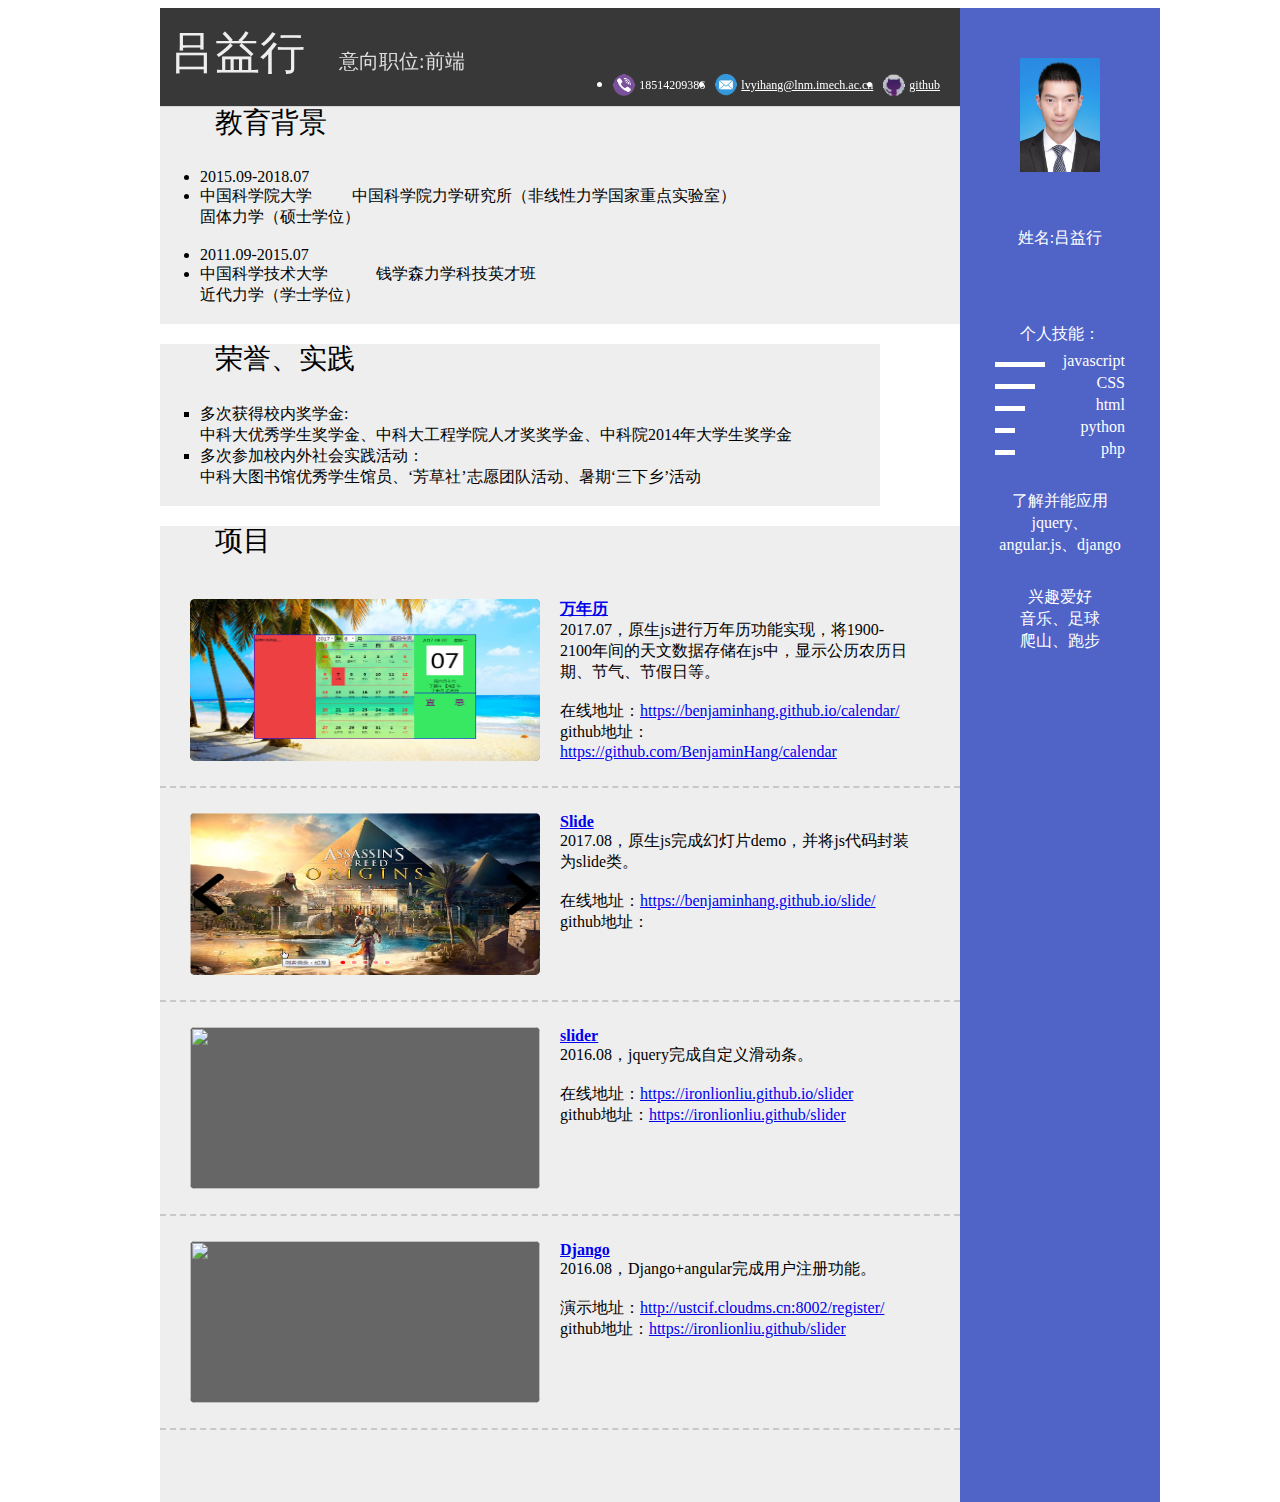
==== commit 0d6762ab: "1" ====
--- a/index.html
+++ b/index.html
@@ -31,8 +31,7 @@
         <div class = "privateinfo">
         	<img class = "header" src = "img/self.jpg"/>
             <div class = "details">
-            	姓名：吕益行<br>
-                
+            	姓名:吕益行<br>
                 <br>
                 <br>
                 
@@ -83,7 +82,7 @@
         	<ul  style="list-style-type:square;">
                 <li>多次获得校内奖学金:<br>
                 中科大优秀学生奖学金、中科大工程学院人才奖奖学金、中科院2014年大学生奖学金</li>
-                <li>多次参加校内外社会实践活动活动：<br>
+                <li>多次参加校内外社会实践活动：<br>
                 中科大图书馆优秀学生馆员、‘芳草社’志愿团队活动、暑期‘三下乡’活动</li>
                 <BR>
             </ul>
@@ -144,14 +143,15 @@
         
         <div class = "section clearfix">
         	<div class = "icon">
-            	<a href = "https://github.com/ironlionliu/easystack"><img src = "img/icon6.jpg"/></a>
+            	<a href = "http://ustcif.cloudms.cn:8002/register/"><img src = "img/icon6.jpg"/></a>
             </div>
             <div class = "description">
-            	<a href = "https://github.com/ironlionliu/easystack"><span class="black"><strong>Django</strong></span></a>
+            	<a href = "http://ustcif.cloudms.cn:8002/register/"><span class="black"><strong>Django</strong></span></a>
                 <div>
                 
                 2016.08，Django+angular完成用户注册功能。
                 <br>
+                <br>演示地址：<a href = "http://ustcif.cloudms.cn:8002/register/"><span class="black">http://ustcif.cloudms.cn:8002/register/</a></span>
                 <br>github地址：<a href = "https://github.com/ironlionliu/easystack"><span class="black">https://ironlionliu.github/slider</a></span>
                 
                 </div>
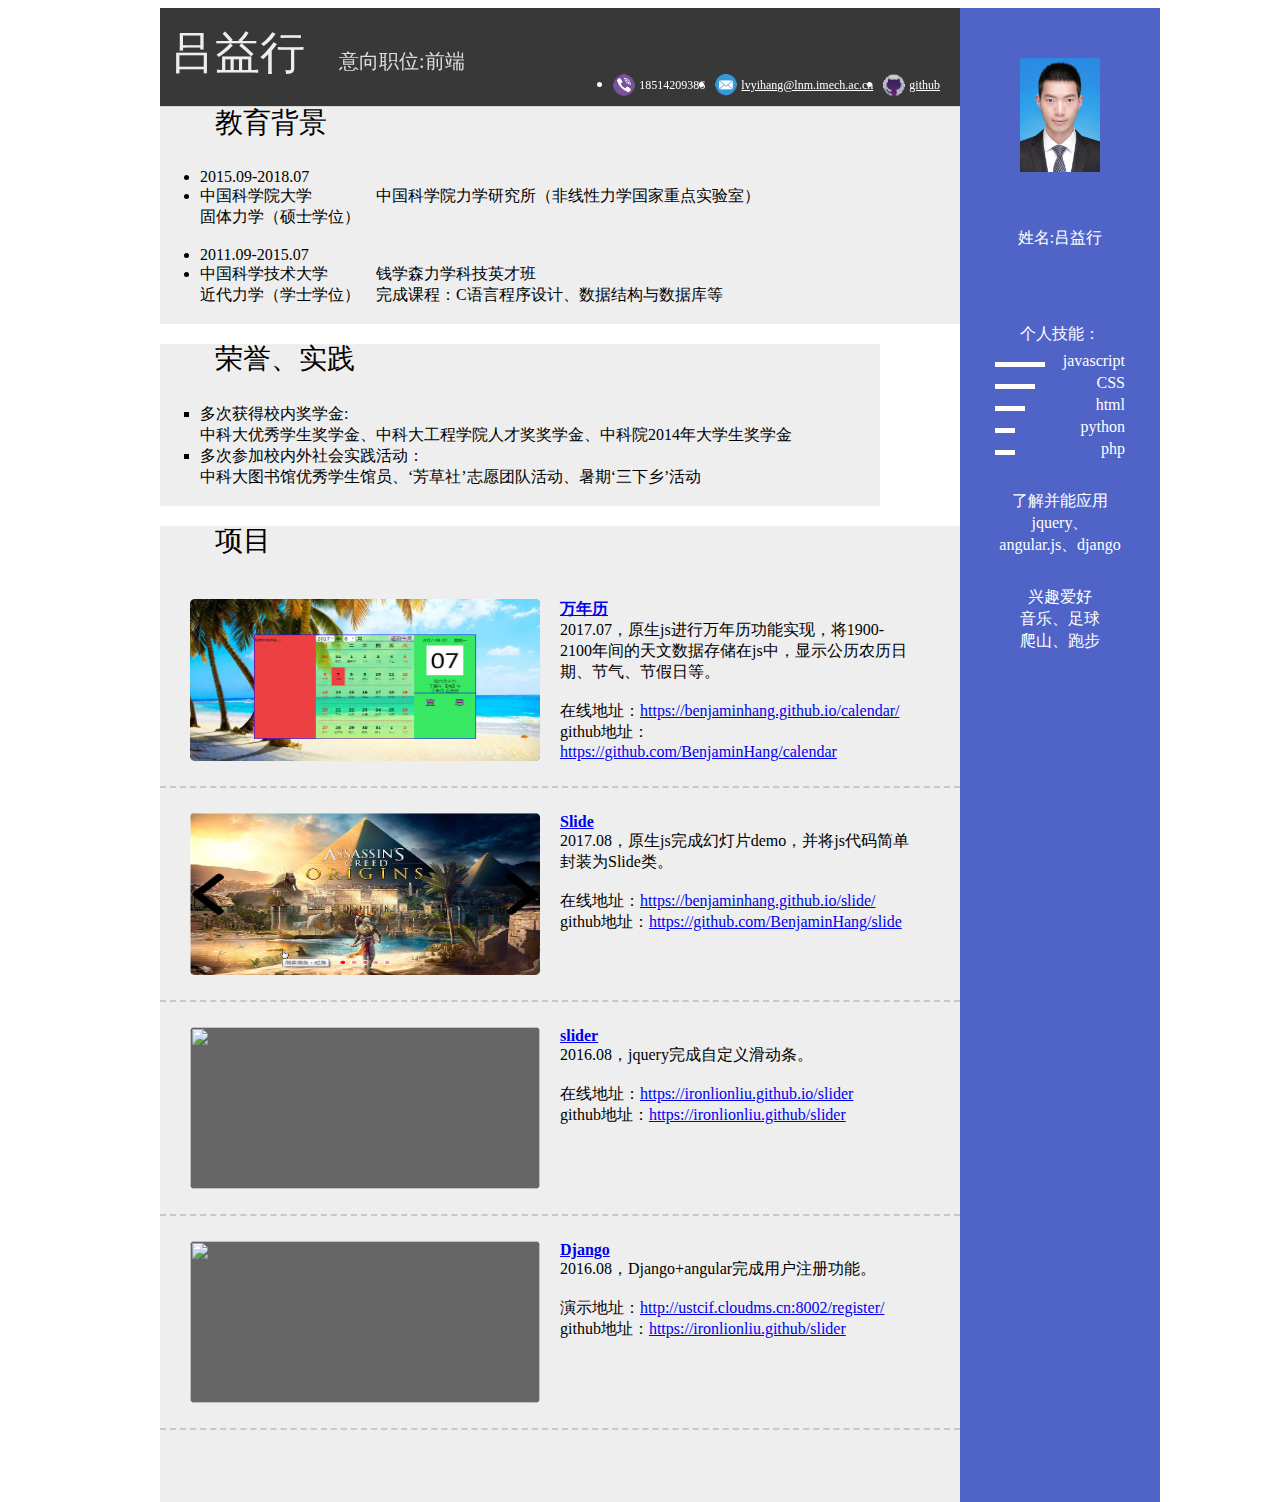
==== commit 83fa3636: "Merge 187ebcbbd7791c057c570aa358858117110420f1 into 524d327d77f4deed50e5efd5718d99437d283f80" ====
--- a/index.html
+++ b/index.html
@@ -65,13 +65,13 @@
     	<div class = "educontent">
         	<ul>
             	<li>2015.09-2018.07</li>
-                <li>中国科学院大学&nbsp;&nbsp;&nbsp;&nbsp;&nbsp;&nbsp;&nbsp;&nbsp;&nbsp;
+                <li>中国科学院大学&nbsp;&nbsp;&nbsp;&nbsp;&nbsp;&nbsp;&nbsp;&nbsp;&nbsp;&nbsp;&nbsp;&nbsp;&nbsp;&nbsp;&nbsp;
                 中国科学院力学研究所（非线性力学国家重点实验室）<br>
                 固体力学（硕士学位）&nbsp;&nbsp;&nbsp;&nbsp;
                 </li><br>
                 <li>2011.09-2015.07</li>
                  <li>中国科学技术大学&nbsp;&nbsp;&nbsp;&nbsp;&nbsp;&nbsp;&nbsp;&nbsp;&nbsp;&nbsp;&nbsp;&nbsp;钱学森力学科技英才班<br>
-                近代力学（学士学位）&nbsp;&nbsp;&nbsp;&nbsp;
+                近代力学（学士学位）&nbsp;&nbsp;&nbsp;&nbsp;完成课程：C语言程序设计、数据结构与数据库等
                 </li><BR>	
             </ul>
         </div>  
@@ -115,9 +115,9 @@
             <div class = "description">
             	<a href = "https://benjaminhang.github.io/slide/"><span class="black"><strong>Slide</strong></span></a>
                 <div>
-                2017.08，原生js完成幻灯片demo，并将js代码封装为slide类。
+                2017.08，原生js完成幻灯片demo，并将js代码简单封装为Slide类。
                 <br><br>在线地址：<a href = "https://benjaminhang.github.io/slide/"><span class="black">https://benjaminhang.github.io/slide/</a></span>
-                <br>github地址：<a href = "https://github.com/BenjaminHang/slide"><span class="black"https://github.com/BenjaminHang/slide</a></span>
+                <br>github地址：<a href = "https://github.com/BenjaminHang/slide"><span class="black">https://github.com/BenjaminHang/slide</a></span>
                 
                 </div>
             </div>
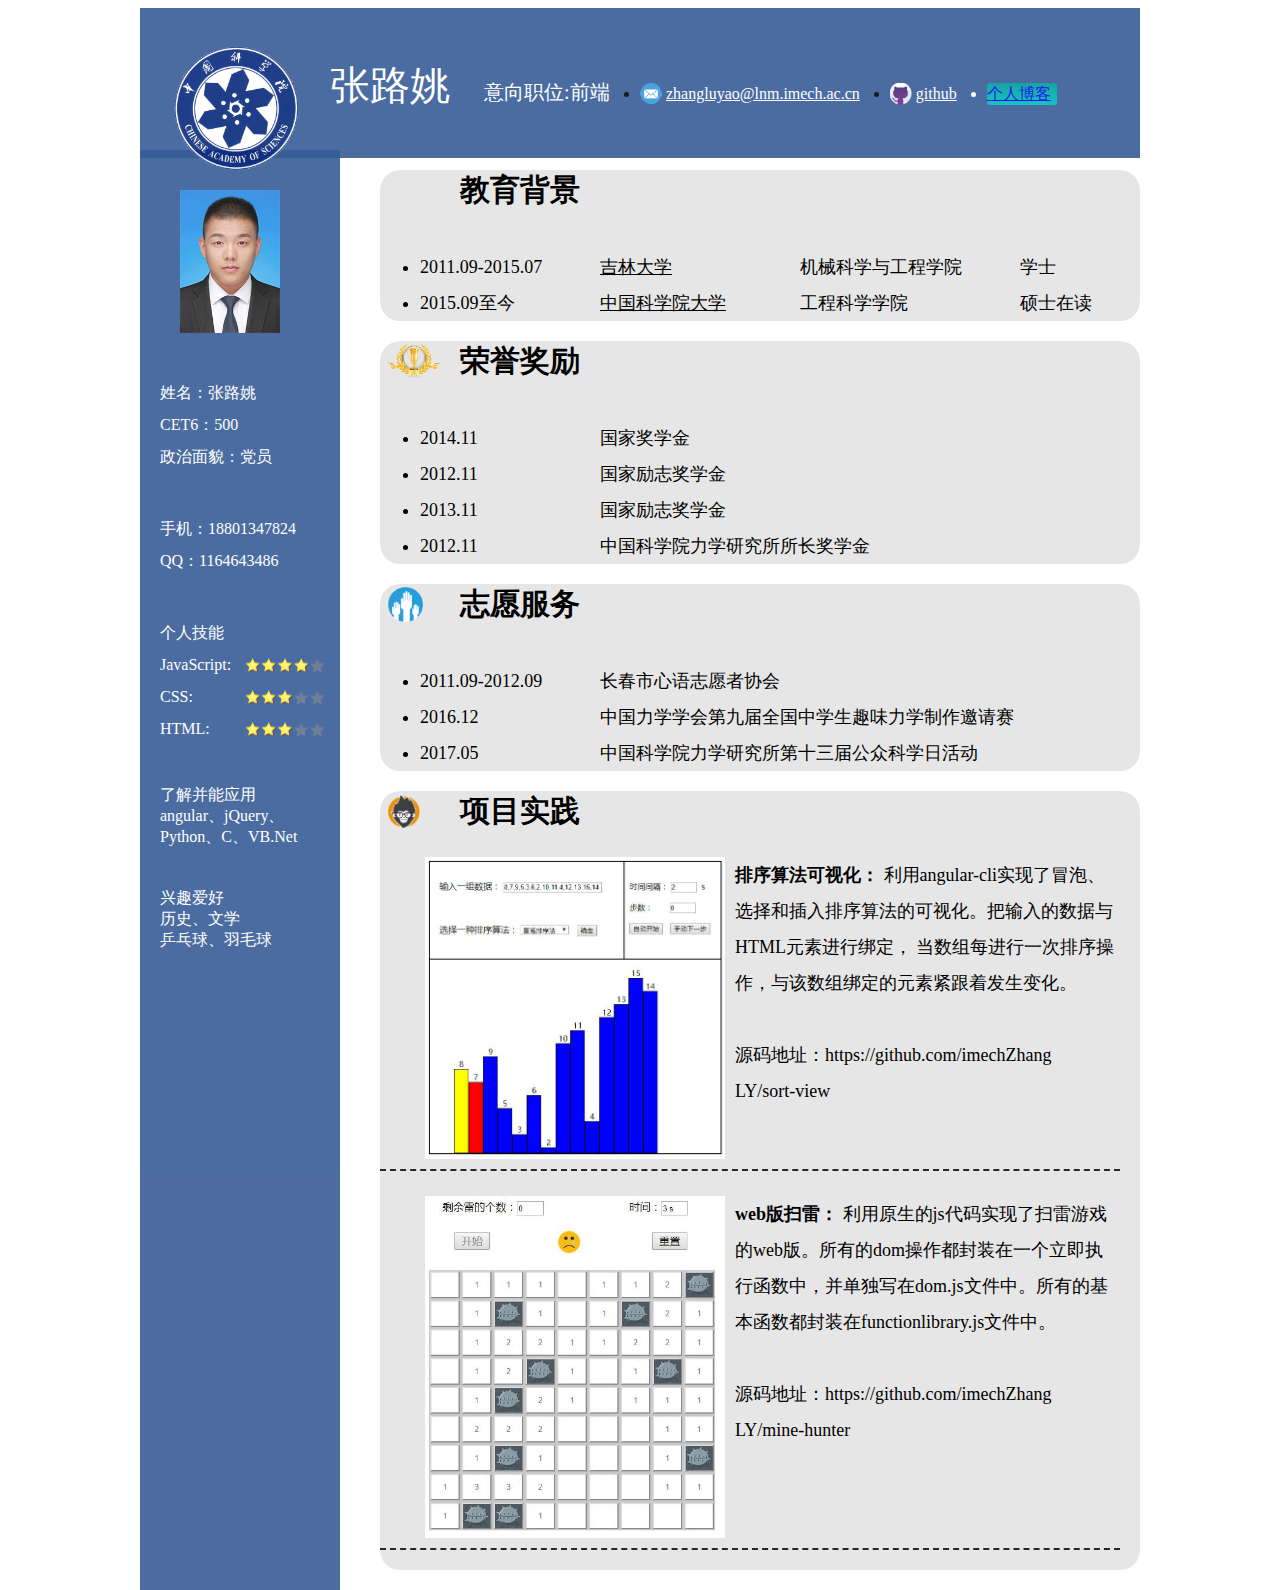
==== commit 4df60976: "add new content" ====
--- a/index.html
+++ b/index.html
@@ -6,170 +6,145 @@
 <link rel="stylesheet" href="reset.css" />
 <link rel="stylesheet" href="style.css" />
 <link rel="stylesheet" href="circle/demo.css"/>
+<link rel="icon"  href="img/label.ico">
+<title>张路姚</title>
 </head>
 <body>
-<div class="resume">
-    <div class = "navigator clearfix" >
-        <div class = "title">
-            <span class = "title_name">吕益行</span>
-            <span class = "title_position">意向职位:前端</span>
-        </div>
-        <div class = "contact">
+<div class="head">
+    <div class="img"><img id="jlu" src="img/ucas.jpg"></div>
+    <div class="title">
+        <span class="name">张路姚</span>
+        <span class = "position">意向职位:前端</span>
+    </div>
+    <div class = "contact">
             <ul>
-                <li class = "phone">
-                </li>
                 <li class = "email">
-                    <a class = "link" href="mailto:lvyihang@lnm.imech.ac.cn">lvyihang@lnm.imech.ac.cn</a>
+                    <a class = "link" href="mailto:zhangluyao@lnm.imech.ac.cn">zhangluyao@lnm.imech.ac.cn</a>
                 </li>
                 <li class = "github">
-                	<a class = "link" href="https://github.com/BenjaminHang">github</a>
+                    <a class = "link" href="https://github.com/imechZhangLY/">github</a>
                 </li>
 
-                <!--<li class = "blog"><a href="http://shangyuliu.postach.io/">个人博客</a></li>-->
+                <li class = "blog"><a href="http://zhangluyao.postach.io/">个人博客</a></li>
             </ul>
         </div>
-        <div class = "privateinfo">
-        	<img class = "header" src = "img/self.jpg"/>
-            <div class = "details">
-            	姓名:吕益行<br>
-                <br>
-                <br>
+</div>
+<div class="body">
+    <div class="side">
+        <img class="portrait" src="img/zhangluyao.jpg">
+        <div class="introduction">
+            姓名：张路姚<br>
+            CET6：500<br>
+            政治面貌：党员<br>
+        </div>
+        <div class="introduction">
+            手机：18801347824<br>
+            QQ：1164643486
+        </div>
+        <div class="introduction">个人技能</div>
+        <div class="introduction rating js">JavaScript:</div>
+        <div class="introduction rating css">CSS:</div>
+        <div class="introduction rating html">HTML:</div>
+        <div class = "other">了解并能应用<br>angular、jQuery、<br>Python、C、VB.Net</div>
                 
-                个人技能：<br>
-                <div class = "skill">
-                    <div class = "skillline js"></div>javascript<br>
-                    CSS
-                    <div class = "skillline css"></div><br>
-                    html
-                    <div class = "skillline php"></div><br>
-                    python
-                    <div class = "skillline python"></div><br>
-                    php
-                <!--    <div class = "skillline html"></div><br>
-                    mysql-->
-                    <div class = "skillline html"></div><br>
-                </div>
-                
-                <div class = "interest">了解并能应用jquery、angular.js、django</div>
-                
-                <div class = "interest">
-                	兴趣爱好<br>
-                    音乐、足球<br>爬山、跑步
-                </div>
-            </div>    
+        <div class = "other">
+            兴趣爱好<br>
+            历史、文学<br>乒乓球、羽毛球
         </div>
     </div>
-    
-    <div class = "education clearfix" >
-    	<div class = "edutitle"></div>
-    	<div class = "educontent">
-        	<ul>
-            	<li>2015.09-2018.07</li>
-                <li>中国科学院大学&nbsp;&nbsp;&nbsp;&nbsp;&nbsp;&nbsp;&nbsp;&nbsp;&nbsp;&nbsp;&nbsp;&nbsp;&nbsp;&nbsp;&nbsp;
-                中国科学院力学研究所（非线性力学国家重点实验室）<br>
-                固体力学（硕士学位）&nbsp;&nbsp;&nbsp;&nbsp;
-                </li><br>
-                <li>2011.09-2015.07</li>
-                 <li>中国科学技术大学&nbsp;&nbsp;&nbsp;&nbsp;&nbsp;&nbsp;&nbsp;&nbsp;&nbsp;&nbsp;&nbsp;&nbsp;钱学森力学科技英才班<br>
-                近代力学（学士学位）&nbsp;&nbsp;&nbsp;&nbsp;完成课程：C语言程序设计、数据结构与数据库等
-                </li><BR>	
+    <div class="main">
+        <div class="edutitle"></div>
+        <div class="educontent">
+            <ul>
+                <li>
+                    <div class="container">
+                        <div class="first">2011.09-2015.07</div>
+                        <div class="second"><a class="website" href="http://www.jlu.edu.cn">吉林大学</a></div>
+                        <div class="third">机械科学与工程学院</div>
+                        <div class="forth">学士</div>
+                    </div>
+                </li>
+                <li>    
+                    <div class="container">
+                        <div class="first">2015.09至今</div>
+                        <div class="second"><a class="website" href="http://www.ucas.ac.cn">中国科学院大学</a></div>
+                        <div class="third">工程科学学院</div>
+                        <div class="forth">硕士在读</div>
+                    </div>
+                </li>
             </ul>
-        </div>  
-    </div>
-    <div class = "post">
-    	<div class = "posttitle"></div>
-        <div class = "postcontent">
-        	<ul  style="list-style-type:square;">
-                <li>多次获得校内奖学金:<br>
-                中科大优秀学生奖学金、中科大工程学院人才奖奖学金、中科院2014年大学生奖学金</li>
-                <li>多次参加校内外社会实践活动：<br>
-                中科大图书馆优秀学生馆员、‘芳草社’志愿团队活动、暑期‘三下乡’活动</li>
-                <BR>
+        </div>
+        <div class="honortitle"></div>
+        <div class="honorcontent">
+            <ul>
+                <li>
+                    <div class="container">
+                        <div class="first">2014.11</div>
+                        <div class="fifth">国家奖学金</div>
+                    </div>
+                </li>
+                <li>
+                    <div class="container">
+                        <div class="first">2012.11</div>
+                        <div class="fifth">国家励志奖学金</div>
+                    </div>
+                </li>
+                <li>
+                    <div class="container">
+                        <div class="first">2013.11</div>
+                        <div class="fifth">国家励志奖学金</div>
+                    </div>
+                </li>
+                <li>
+                    <div class="container">
+                        <div class="first">2012.11</div>
+                        <div class="fifth">中国科学院力学研究所所长奖学金</div>
+                    </div>
+                </li>
             </ul>
-        </div>  
-    </div>
-    
-    <div class = "project">
-    	<div class = "projecttitle"></div>
-        <br>
-        
-        <div class = "section clearfix">
-        	<div class = "icon">
-            	<a href = "https://benjaminhang.github.io/calendar/"><img src = "img/calendar.png"/></a>
+        </div>
+        <div class="volunteertitle"></div>
+        <div class="volunteercontent">
+            <ul>
+                <li>
+                    <div class="container">
+                        <div class="first">2011.09-2012.09</div>
+                        <div class="fifth">长春市心语志愿者协会</div>
+                    </div>
+                </li>
+                <li>
+                    <div class="container">
+                        <div class="first">2016.12</div>
+                        <div class="fifth">中国力学学会第九届全国中学生趣味力学制作邀请赛</div>
+                    </div>
+                </li>
+                <li>
+                    <div class="container">
+                        <div class="first">2017.05</div>
+                        <div class="fifth">中国科学院力学研究所第十三届公众科学日活动</div>
+                    </div>
+                </li>
+            </ul>
+        </div>
+        <div class="practicetitle"></div>
+        <div class="practicecontent">
+            <div class="project">
+                <img class="img-project" src="img\sort-view.jpg">
+                <span class="emphasize">排序算法可视化：</span>
+                利用angular-cli实现了冒泡、选择和插入排序算法的可视化。把输入的数据与HTML元素进行绑定，
+                当数组每进行一次排序操作，与该数组绑定的元素紧跟着发生变化。<br>
+                <br>
+                源码地址：https://github.com/imechZhang<br>LY/sort-view
             </div>
-            <div class = "description">
-            	<a href = "https://benjaminhang.github.io/calendar/"><span class="black"><strong>万年历</strong></span></a>
-                <div>
-                
-                2017.07，原生js进行万年历功能实现，将1900-2100年间的天文数据存储在js中，显示公历农历日期、节气、节假日等。
-                <br><br>在线地址：<a href = "https://benjaminhang.github.io/calendar/"><span class="black">https://benjaminhang.github.io/calendar/</a></span>
-                <br>github地址：<a href = "https://github.com/BenjaminHang/calendar"><span class="black">https://github.com/BenjaminHang/calendar</a></span>
-                
-                </div>
+            <div class="project">
+                <img class="img-project" src="img\mine-hunter.jpg">
+                <span class="emphasize">web版扫雷：</span>
+                利用原生的js代码实现了扫雷游戏的web版。所有的dom操作都封装在一个立即执行函数中，并单独写在dom.js文件中。所有的基本函数都封装在functionlibrary.js文件中。<br>
+                <br>
+                源码地址：https://github.com/imechZhang<br>LY/mine-hunter
             </div>
         </div>
-         <div class = "section clearfix">
-        	<div class = "icon">
-            	<a href = "https://benjaminhang.github.io/slide/"><img src = "img/slide.png"/></a>
-            </div>
-            <div class = "description">
-            	<a href = "https://benjaminhang.github.io/slide/"><span class="black"><strong>Slide</strong></span></a>
-                <div>
-                2017.08，原生js完成幻灯片demo，并将js代码简单封装为Slide类。
-                <br><br>在线地址：<a href = "https://benjaminhang.github.io/slide/"><span class="black">https://benjaminhang.github.io/slide/</a></span>
-                <br>github地址：<a href = "https://github.com/BenjaminHang/slide"><span class="black">https://github.com/BenjaminHang/slide</a></span>
-                
-                </div>
-            </div>
-        </div>
-        <div class = "section clearfix">
-        	<div class = "icon">
-            	<a href = "https://ironlionliu.github.io/slider/"><img src = "img/icon5.jpg"/></a>
-            </div>
-            <div class = "description">
-            	<a href = "https://ironlionliu.github.io/slider/"><span class="black"><strong>slider</strong></span></a>
-                <div>
-                
-                2016.08，jquery完成自定义滑动条。
-                <br><br>在线地址：<a href = "https://ironlionliu.github.io/slider/"><span class="black">https://ironlionliu.github.io/slider</a></span>
-                <br>github地址：<a href = "https://github.com/ironlionliu/slider"><span class="black">https://ironlionliu.github/slider</a></span>
-                
-                </div>
-            </div>
-        </div>
-        
-        
-        
-        
-        <div class = "section clearfix">
-        	<div class = "icon">
-            	<a href = "http://ustcif.cloudms.cn:8002/register/"><img src = "img/icon6.jpg"/></a>
-            </div>
-            <div class = "description">
-            	<a href = "http://ustcif.cloudms.cn:8002/register/"><span class="black"><strong>Django</strong></span></a>
-                <div>
-                
-                2016.08，Django+angular完成用户注册功能。
-                <br>
-                <br>演示地址：<a href = "http://ustcif.cloudms.cn:8002/register/"><span class="black">http://ustcif.cloudms.cn:8002/register/</a></span>
-                <br>github地址：<a href = "https://github.com/ironlionliu/easystack"><span class="black">https://ironlionliu.github/slider</a></span>
-                
-                </div>
-            </div>
-        </div>
-        
-        
-        <br>
-        <br>
-        <br>
-        <br>
     </div>
 </div>
 </body>
 </html>
-
-
-<script type="text/javascript" src="circle/jquery.js"></script>
-<script type="text/javascript" src="circle/canvas.js"></script>
-<script type = "text/javascript">
-</script>--- a/style.css
+++ b/style.css
@@ -1,64 +1,79 @@
 @charset "utf-8";
 
-.resume{
-	position:absolute;
-	width: 800px;
-	left:50%;
-	margin-left: -480px;
-	}
-
-.clearfix:after{
-	content: "";
-	display: block;
-	clear: both;
-	}
-.navigator{
-	background: rgba(10,10,10,0.8);/**/
-	border-bottom: 1px rgb(214,214,214) solid;
+.head{
+	margin-left: 50%;
 	position: fixed;
+	left: -500px;
 	z-index: 100;
-	left: 50%;
-	width: 800px;
-	margin-left: -480px;
-	color: white;
-	}
+	width: 1000px;
+	height: 150px;
+	background: #385c96;
+	opacity: 0.9
+}
+.body{
+	margin-left: 50%;
+	position: absolute;
+	left:-500px;
+	top:150px;
+	width: 1000px;
+	height: 100%
+}
+
+.side{
+	float: left;
+	position: fixed;
+	width: 200px;
+	height:2535px;
+	background: #385c96;
+	opacity: 0.9;
+	color: white;
+}
+.main{
+	position: absolute;
+	left: 220px;
+	color: black;
+	font-size: 18px;
+}
+img.portrait{
+	width:100px;
+	margin-top: 40px;
+	margin-left: 40px;
+}
+ul.introduction{
+	font-size: 15px;
+	color: white;
+	text-align: left;
+	margin: 20px 20px 20px -20px;
+	line-height: 2em;
+}
+.img{
+	float: left;
+	margin-left: 20px;
+	margin-top: 30px;
+}
+img#jlu{
+	width:150px;
+}
 .title{
 	float: left;
-	}
-.title_name{
-	font-family: simHei;
-	line-height:90px;
-	font-size:45px;
-	margin-left: 10px;
-	color: #eee;
-	}
-.title_position{
-	margin-left:30px;
-	line-height:90px;
-	font-size:20px;
-	color: #ddd;
-	}
+	margin: 50px 0px 0px 20px
+}
+span.name{
+	font-size: 40px;
+	text-align: left;
+	color: white;
+}
+span.position{
+	font-size: 20px;
+	text-align: center;
+	color: white;
+	margin-left: 30px;
+
+}
 .contact{
-	position: absolute;
-	top:50px;
-	right:10px;
-	}
-.contact .phone{
-	float: left;
-	background-image: url("img/icon-title1.png");
-	background-position: 0px 0px;
-	background-repeat: repeat-y;
-	background-size: 22px auto;
-	background-clip: border-box;
-	color: white;
-	margin-right: 10px;
-	}
-.contact .phone:after{
-	display: block;
-	font-size: 12px;
-	content: "18514209386";
-	line-height: 22px;
-	margin-left: 26px;
+	margin-top: 75px;
+	margin-left: 460px;
+	margin-right: 30px;
 	}
 .contact .email{
 	float: left;
@@ -67,30 +82,24 @@
 	background-repeat: repeat-y;
 	background-size: 22px auto;
 	background-clip: content-box;
-	margin-right: 10px;
+	margin-right: 20px;
 	}
 .contact .link{
 	display: block;
-	font-size: 12px;
+	font-size: 16px;
 	color: white;
 	line-height: 22px;
 	margin-left: 26px;
 	}
 .contact .github{
 	float: left;
-	background-image: url("img/icon-title1.png");
-	background-position: 0px -32px;
+	background-image: url("img/github.png");
+	background-position: -2px -2px;
 	background-repeat: repeat-y;
-	background-size: 22px auto;
+	background-size: 25px auto;
 	background-clip: border-box;
-	margin-right: 10px;
-	}
-.contact .github:after{
-	display: block;
-	font-size: 12px;
-	content: "";
-	line-height: 22px;
-	margin-left: 26px;
+	margin-left: 10px;
+	margin-right: 30px;
 	}
 .contact .blog{
 	background: -ms-linear-gradient(top, #099,  #0BB);        /* IE 10 */
@@ -101,156 +110,195 @@
 	background: -o-linear-gradient(top, #099, #0BB);  /*Opera 11.10+*/
 	float: left;
 	border-radius: 3px;
-	width: 50px;
+	width: 70px;
 	height: 22px;
 	line-height: 22px;
-	font-size: 12px;
-	color: white;
-	}
-	
-
-.privateinfo{
-	position: absolute;
-	left: 800px;
-	width:200px;
-	height:2535px;
-	background: rgba(80,100,200,1);
 	font-size: 16px;
-	color:white;
-	
-	}
-.privateinfo .header{
-	display: block;
-	margin: 50px auto;
-	width: 80px;
-	}
-.privateinfo .details{
-	display: block;
-	margin:40px auto;
-	width:130px;
-	line-height: 32px;
-	text-align: center;
-	}	
-.privateinfo .skill{
-	text-align: right;
-	line-height: 22px;
-	}
-.privateinfo .skillline{
-	display: inline-block;
-	margin-top:12px;
-	background: white;
-	height: 5px;
-	float: left;
-	}
-.privateinfo .js{
-	width: 50px;
-	}
-.privateinfo .html{
-	width: 20px;
-	}
-.privateinfo .python{
-	width: 20px;
-	}
-.privateinfo .css{
-	width: 40px;
-	}
-.privateinfo .php{
-	width: 30px;
-	}
-.privateinfo .details .interest{
-	margin-top: 30px;
-	line-height: 22px;
-	}
-
-	
-	
-	
-.education{
-	width: 800px;
-	margin: 0px auto;
-	padding-top: 100px;
-	background: #EEEEEE;
-	}
-.education .edutitle{
+	color: white;
+	}
+img.rating{
+		width:100px;
+		vertical-align: baseline;
+		line-height: 2em;
+		display: none
+	}
+li.name{
+	height: 50px;
+	width: 150px;
+	background-image: url(img/3stars.png);
+}
+div.introduction{
+	color: white;
+	line-height: 2em;
+	margin-left: 20px;
+	margin-top: 40px;
+}
+div.rating{
+	margin-top: 0px;
+	background-image: url("img/3stars.png");
+	background-position: 75px 1px;
+	background-repeat: no-repeat;
+	background-size: 100px auto;
+	background-clip: content-box;
+}
+div.js{
+	background-image: url("img/4stars.png");
+}
+div.other{
+	margin-top: 40px;
+	margin-left: 20px;
+}
+div.edutitle{
+	background-color: rgb(230,230,230);
 	background-image: url("img/edu.png");
-	background-position: 0px 0px;
-	background-repeat: no-repeat;
-	background-size: 30px auto;
-	background-clip: content-box;
-	}
-.education .edutitle:after{
-	content: "教育背景";
-	display: block;
-	margin-left: 55px;
-	font-size: 28px;
-	line-height: 30px;
-	}
-.education .educontent{
-	margin-top: 30px;
-	font-family: STKaiTi;
-	}
-	
-	
-.post{
-	width: 720px;
-	margin: 0px 0px;
-	background: #EEE;
-	}	
-.post .posttitle{
-	margin-top: 20px;
-	background-image: url("img/shijian.png");
-	background-position: 0px 0px;
-	background-repeat: no-repeat;
-	background-size: 30px auto;
-	background-clip: content-box;
-	}
-.post .posttitle:after{
-	content: "荣誉、实践";
-	display: block;
-	margin-left: 55px;
-	font-size: 28px;
-	line-height: 30px;
-	}
-.post .postcontent{
-	margin-top: 30px;
-	font-family: STKaiTi;
-	}
-.project{
-	width: 800px;
-	background: #EEE;
-	margin: 0px auto;
-	}
-.project .projecttitle{
-	margin-top: 20px;
-	background-image: url("img/shijian.png");
-	background-position: 0px 0px;
-	background-repeat: no-repeat;
-	background-size: 30px auto;
-	background-clip: content-box;
-	}
-.project .projecttitle:after{
-	content: "项目";
-	display: block;
-	margin-left: 55px;
-	font-size: 28px;
-	line-height: 30px;
-	}
-.project .section{
-	padding: 25px 10px;
-	border-bottom: 2px rgb(200,200,200) dashed;
-	}
-.project .section .icon img{
-	float:left;
-	width:350px;
-	height:162px;
-	margin-left: 20px;
-	border-radius: 5px;
-	background: #666;
-	}
-.project .section .description{
-	float:left;
-	margin-left: 20px;
-	width:350px;
-	font-family: STKaiTi;
-	font-size: 16px;
-	}+	background-repeat: no-repeat;
+	background-clip: content-box;
+	background-size: auto 40px;
+	background-position: 10px;
+	font-size: 30px;
+	font-weight: bold;
+	width:760px;
+	margin:20px 20px 0px 20px;
+	border-radius: 20px 20px 0px 0px/20px 20px 0px 0px;
+
+}
+div.edutitle:after{
+	content:"教育背景";
+	display: block;
+	margin-left: 80px;
+
+}
+div.educontent{
+	background-color: rgb(230,230,230);
+	width:760px;
+	margin:0px 20px 20px 20px;
+	padding-top: 20px;
+	border-radius: 0px 0px 20px 20px/0px 0px 20px 20px;
+	line-height: 2em;
+}
+div.honortitle{
+	background-color: rgb(230,230,230);
+	background-image: url("img/rongyu.png");
+	background-repeat: no-repeat;
+	background-clip: content-box;
+	background-size: auto 35px;
+	background-position: 8px;
+	font-size: 30px;
+	font-weight: bold;
+	width:760px;
+	margin:20px 20px 0px 20px;
+	border-radius: 20px 20px 0px 0px/20px 20px 0px 0px;
+
+}
+div.honortitle:after{
+	content:"荣誉奖励";
+	display: block;
+	margin-left: 80px;
+
+}
+div.honorcontent{
+	background-color: rgb(230,230,230);
+	width:760px;
+	margin:0px 20px 20px 20px;
+	padding-top: 20px;
+	border-radius: 0px 0px 20px 20px/0px 0px 20px 20px;
+	line-height: 2em;
+}
+div.volunteertitle{
+	background-color: rgb(230,230,230);
+	background-image: url("img/volunteer.png");
+	background-repeat: no-repeat;
+	background-clip: content-box;
+	background-size: auto 35px;
+	background-position: 8px;
+	font-size: 30px;
+	font-weight: bold;
+	width:760px;
+	margin:20px 20px 0px 20px;
+	border-radius: 20px 20px 0px 0px/20px 20px 0px 0px;
+
+}
+div.volunteertitle:after{
+	content:"志愿服务";
+	display: block;
+	margin-left: 80px;
+
+}
+div.volunteercontent{
+	background-color: rgb(230,230,230);
+	width:760px;
+	margin:0px 20px 20px 20px;
+	padding-top: 20px;
+	border-radius: 0px 0px 20px 20px/0px 0px 20px 20px;
+	line-height: 2em;
+}
+div.practicetitle{
+	background-color: rgb(230,230,230);
+	background-image: url("img/practice.png");
+	background-repeat: no-repeat;
+	background-clip: content-box;
+	background-size: auto 35px;
+	background-position: 8px;
+	font-size: 30px;
+	font-weight: bold;
+	width:760px;
+	margin:20px 20px 0px 20px;
+	border-radius: 20px 20px 0px 0px/20px 20px 0px 0px;
+
+}
+div.practicetitle:after{
+	content:"项目实践";
+	display: block;
+	margin-left: 80px;
+
+}
+div.practicecontent{
+	background-color: rgb(230,230,230);
+	width:760px;
+	margin:0px 20px 20px 20px;
+	padding-bottom: 20px;
+	border-radius: 0px 0px 20px 20px/0px 0px 20px 20px;
+	line-height: 2em;
+}
+div.practicecontent .project{
+	padding-top: 25px;
+	padding-bottom: 10px;
+	padding-left: 45px;
+	margin-right: 20px;
+	border-bottom: 2px dashed rgb(40,40,40)
+}
+.website{
+	color: black;
+}
+.container{
+	display: flex;
+	justify-content: flex-start;
+}
+.container .first{
+	width: 180px;
+}
+.container .second{
+	width: 200px;
+}
+.container .third{
+	width: 220px;
+}
+.container .forth{
+	width: 100px;
+}
+.container .fifth{
+	width: 500px;
+}
+.img-project{
+	width: 300px;
+	float: left;
+	margin-right: 10px;
+}
+.project:after{
+	display: block;
+	clear: both;
+	content: "";
+}
+.emphasize{
+	font-weight: bold;
+}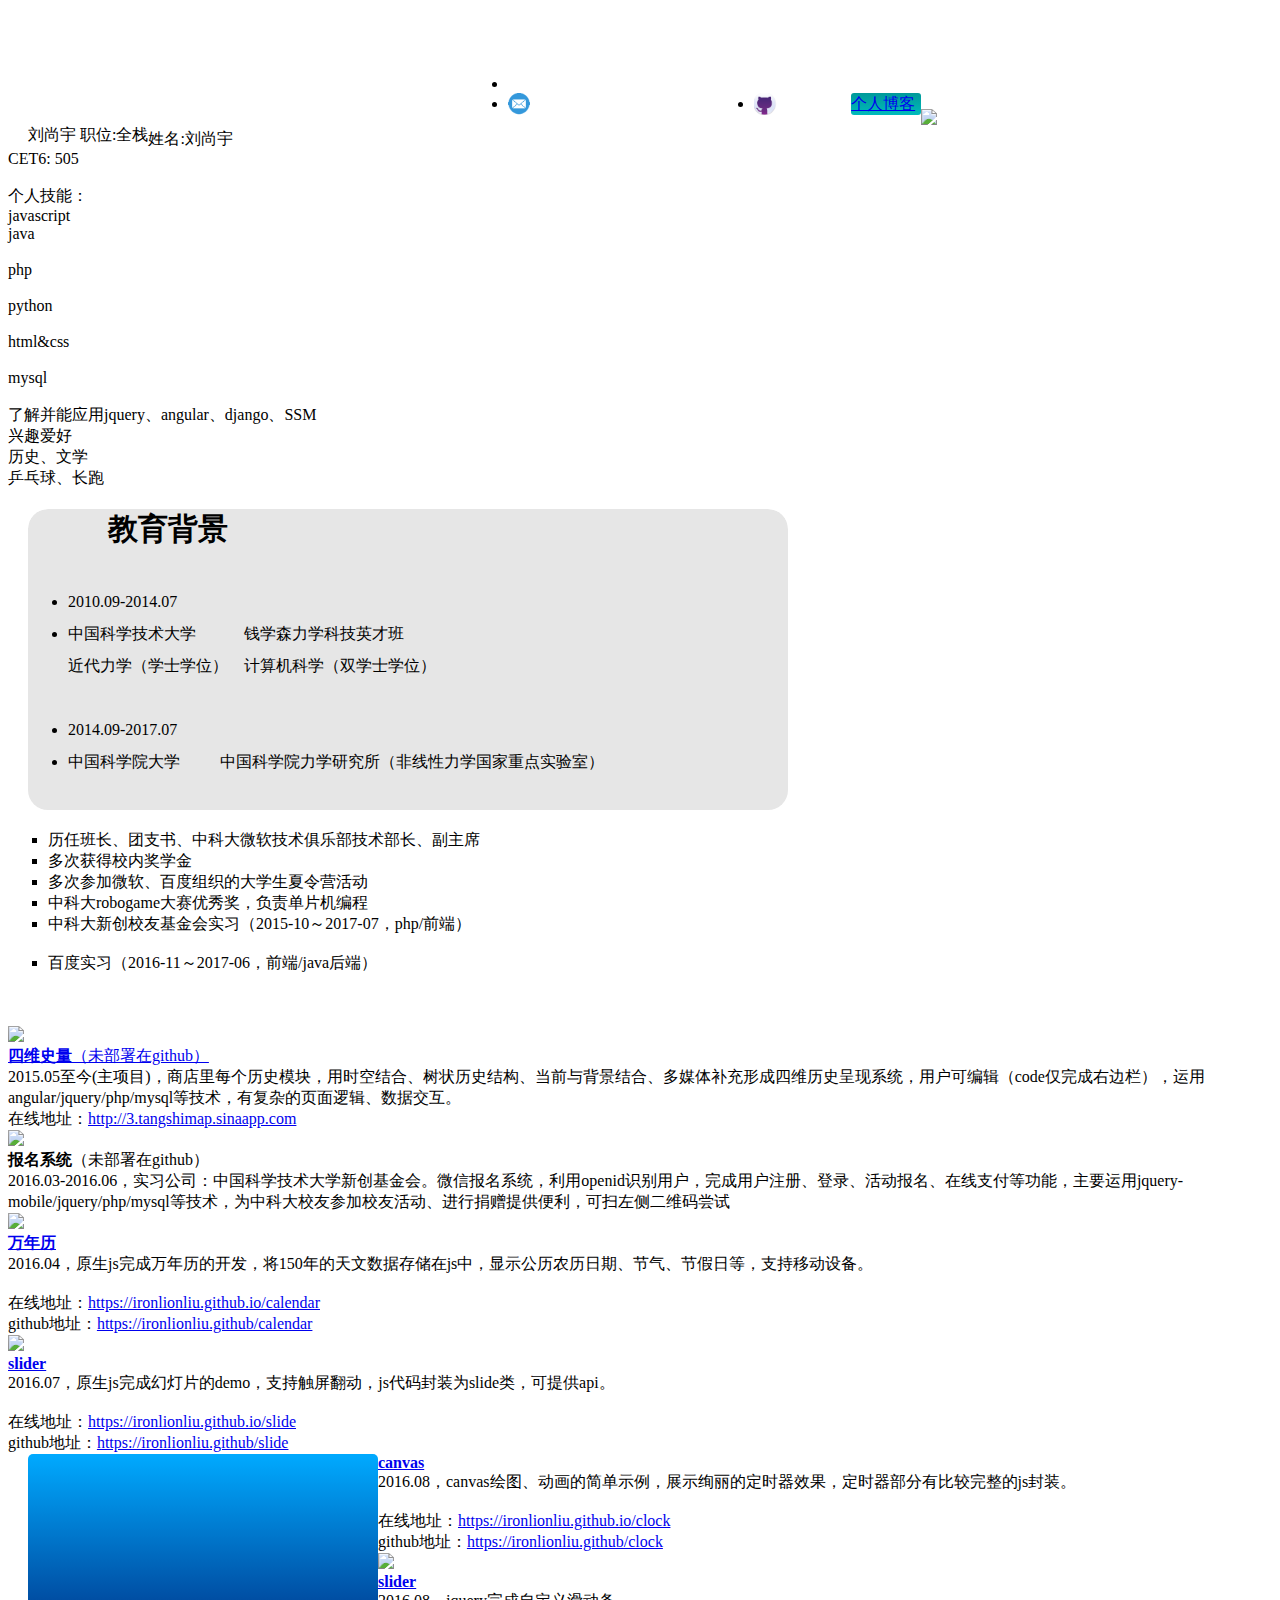
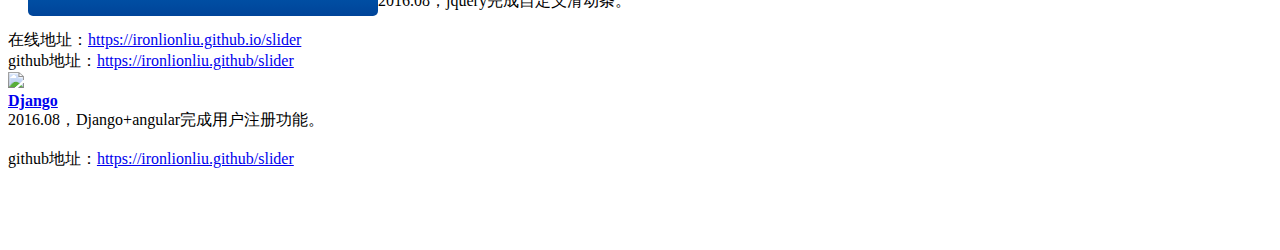
==== commit 2e4fd9a3: "Merge pull request #23 from ironlionliu/gh-pages" ====
--- a/index.html
+++ b/index.html
@@ -6,145 +6,218 @@
 <link rel="stylesheet" href="reset.css" />
 <link rel="stylesheet" href="style.css" />
 <link rel="stylesheet" href="circle/demo.css"/>
-<link rel="icon"  href="img/label.ico">
-<title>张路姚</title>
 </head>
 <body>
-<div class="head">
-    <div class="img"><img id="jlu" src="img/ucas.jpg"></div>
-    <div class="title">
-        <span class="name">张路姚</span>
-        <span class = "position">意向职位:前端</span>
-    </div>
-    <div class = "contact">
+<div class="resume">
+    <div class = "navigator clearfix" >
+        <div class = "title">
+            <span class = "title_name">刘尚宇</span>
+            <span class = "title_position">职位:全栈</span>
+        </div>
+        <div class = "contact">
             <ul>
+                <li class = "phone">
+                </li>
                 <li class = "email">
-                    <a class = "link" href="mailto:zhangluyao@lnm.imech.ac.cn">zhangluyao@lnm.imech.ac.cn</a>
+                    <a class = "link" href="mailto:liushangyu@lnm.imech.ac.cn">liushangyu@lnm.imech.ac.cn</a>
                 </li>
                 <li class = "github">
-                    <a class = "link" href="https://github.com/imechZhangLY/">github</a>
+                	<a class = "link" href="https://github.com/ironlionliu/">github</a>
                 </li>
 
-                <li class = "blog"><a href="http://zhangluyao.postach.io/">个人博客</a></li>
+                <li class = "blog"><a href="http://shangyuliu.postach.io/">个人博客</a></li>
             </ul>
         </div>
-</div>
-<div class="body">
-    <div class="side">
-        <img class="portrait" src="img/zhangluyao.jpg">
-        <div class="introduction">
-            姓名：张路姚<br>
-            CET6：500<br>
-            政治面貌：党员<br>
-        </div>
-        <div class="introduction">
-            手机：18801347824<br>
-            QQ：1164643486
-        </div>
-        <div class="introduction">个人技能</div>
-        <div class="introduction rating js">JavaScript:</div>
-        <div class="introduction rating css">CSS:</div>
-        <div class="introduction rating html">HTML:</div>
-        <div class = "other">了解并能应用<br>angular、jQuery、<br>Python、C、VB.Net</div>
-                
-        <div class = "other">
-            兴趣爱好<br>
-            历史、文学<br>乒乓球、羽毛球
-        </div>
-    </div>
-    <div class="main">
-        <div class="edutitle"></div>
-        <div class="educontent">
-            <ul>
-                <li>
-                    <div class="container">
-                        <div class="first">2011.09-2015.07</div>
-                        <div class="second"><a class="website" href="http://www.jlu.edu.cn">吉林大学</a></div>
-                        <div class="third">机械科学与工程学院</div>
-                        <div class="forth">学士</div>
-                    </div>
-                </li>
-                <li>    
-                    <div class="container">
-                        <div class="first">2015.09至今</div>
-                        <div class="second"><a class="website" href="http://www.ucas.ac.cn">中国科学院大学</a></div>
-                        <div class="third">工程科学学院</div>
-                        <div class="forth">硕士在读</div>
-                    </div>
-                </li>
+        <div class = "privateinfo">
+        	<img class = "header" src = "img/1.jpg"/>
+            <div class = "details">
+            	姓名:刘尚宇<br>
+                CET6: 505
+                <br>
+                <br>
+                
+                个人技能：<br>
+                <div class = "skill">
+                    <div class = "skillline js"></div>javascript<br>
+                    java
+                    <div class = "skillline css"></div><br>
+                    php
+                    <div class = "skillline php"></div><br>
+                    python
+                    <div class = "skillline python"></div><br>
+                    html&css
+                    <div class = "skillline html"></div><br>
+                    mysql
+                    <div class = "skillline html"></div><br>
+                </div>
+                
+                <div class = "interest">了解并能应用jquery、angular、django、SSM</div>
+                
+                <div class = "interest">
+                	兴趣爱好<br>
+                    历史、文学<br>乒乓球、长跑
+                </div>
+            </div>    
+            
+        </div>
+    </div>
+    
+    <div class = "education clearfix" >
+    	<div class = "edutitle"></div>
+    	<div class = "educontent">
+        	<ul>
+            	<li>2010.09-2014.07</li>
+                <li>中国科学技术大学&nbsp;&nbsp;&nbsp;&nbsp;&nbsp;&nbsp;&nbsp;&nbsp;&nbsp;&nbsp;&nbsp;&nbsp;钱学森力学科技英才班<br>
+                近代力学（学士学位）&nbsp;&nbsp;&nbsp;&nbsp;计算机科学（双学士学位）</li>
+                <br>
+                <li>2014.09-2017.07</li>
+                <li>中国科学院大学&nbsp;&nbsp;&nbsp;&nbsp;&nbsp;&nbsp;&nbsp;&nbsp;&nbsp;
+                中国科学院力学研究所（非线性力学国家重点实验室）</li><BR>
+                
+            	
             </ul>
-        </div>
-        <div class="honortitle"></div>
-        <div class="honorcontent">
-            <ul>
-                <li>
-                    <div class="container">
-                        <div class="first">2014.11</div>
-                        <div class="fifth">国家奖学金</div>
-                    </div>
-                </li>
-                <li>
-                    <div class="container">
-                        <div class="first">2012.11</div>
-                        <div class="fifth">国家励志奖学金</div>
-                    </div>
-                </li>
-                <li>
-                    <div class="container">
-                        <div class="first">2013.11</div>
-                        <div class="fifth">国家励志奖学金</div>
-                    </div>
-                </li>
-                <li>
-                    <div class="container">
-                        <div class="first">2012.11</div>
-                        <div class="fifth">中国科学院力学研究所所长奖学金</div>
-                    </div>
-                </li>
+        </div>  
+    </div>
+    <div class = "post">
+    	<div class = "posttitle"></div>
+        <div class = "postcontent">
+        	<ul  style="list-style-type:square;">
+            	<li>历任班长、团支书、中科大微软技术俱乐部技术部长、副主席</li>
+                <li>多次获得校内奖学金</li>
+                <li>多次参加微软、百度组织的大学生夏令营活动</li>
+                <li>中科大robogame大赛优秀奖，负责单片机编程</li>
+                <li>中科大新创校友基金会实习（2015-10～2017-07，php/前端）</li><BR>
+                <li>百度实习（2016-11～2017-06，前端/java后端）</li><BR>
             </ul>
-        </div>
-        <div class="volunteertitle"></div>
-        <div class="volunteercontent">
-            <ul>
-                <li>
-                    <div class="container">
-                        <div class="first">2011.09-2012.09</div>
-                        <div class="fifth">长春市心语志愿者协会</div>
-                    </div>
-                </li>
-                <li>
-                    <div class="container">
-                        <div class="first">2016.12</div>
-                        <div class="fifth">中国力学学会第九届全国中学生趣味力学制作邀请赛</div>
-                    </div>
-                </li>
-                <li>
-                    <div class="container">
-                        <div class="first">2017.05</div>
-                        <div class="fifth">中国科学院力学研究所第十三届公众科学日活动</div>
-                    </div>
-                </li>
-            </ul>
-        </div>
-        <div class="practicetitle"></div>
-        <div class="practicecontent">
-            <div class="project">
-                <img class="img-project" src="img\sort-view.jpg">
-                <span class="emphasize">排序算法可视化：</span>
-                利用angular-cli实现了冒泡、选择和插入排序算法的可视化。把输入的数据与HTML元素进行绑定，
-                当数组每进行一次排序操作，与该数组绑定的元素紧跟着发生变化。<br>
-                <br>
-                源码地址：https://github.com/imechZhang<br>LY/sort-view
-            </div>
-            <div class="project">
-                <img class="img-project" src="img\mine-hunter.jpg">
-                <span class="emphasize">web版扫雷：</span>
-                利用原生的js代码实现了扫雷游戏的web版。所有的dom操作都封装在一个立即执行函数中，并单独写在dom.js文件中。所有的基本函数都封装在functionlibrary.js文件中。<br>
-                <br>
-                源码地址：https://github.com/imechZhang<br>LY/mine-hunter
-            </div>
-        </div>
+        </div>  
+    </div>
+    
+    <div class = "project">
+    	<div class = "projecttitle"></div>
+        <br>
+        <div class = "section clearfix">
+        	<div class = "icon">
+            	<a href = "http://3.tangshimap.sinaapp.com"><img src = "img/icon.jpg"/></a>
+            </div>
+            <div class = "description">
+            	<a href = "http://3.tangshimap.sinaapp.com"><span class="black"><strong>四维史量</strong>（未部署在github）</span></a>
+             	<div>
+                2015.05至今(主项目)，商店里每个历史模块，用时空结合、树状历史结构、当前与背景结合、多媒体补充形成四维历史呈现系统，用户可编辑（code仅完成右边栏），运用angular/jquery/php/mysql等技术，有复杂的页面逻辑、数据交互。
+                <br>在线地址：<a href = "http://3.tangshimap.sinaapp.com"><span class="black">http://3.tangshimap.sinaapp.com</a></span>
+                </div>
+            </div>
+        </div>
+        <div class = "section clearfix">
+        	<div class = "icon">
+            	<img src = "img/icon2.jpg"/>
+            </div>
+            <div class = "description">
+            	<span class="black"><strong>报名系统</strong>（未部署在github）</span>
+                <div>
+                2016.03-2016.06，实习公司：中国科学技术大学新创基金会。微信报名系统，利用openid识别用户，完成用户注册、登录、活动报名、在线支付等功能，主要运用jquery-mobile/jquery/php/mysql等技术，为中科大校友参加校友活动、进行捐赠提供便利，可扫左侧二维码尝试</div>
+            </div>
+        </div>
+        <div class = "section clearfix">
+        	<div class = "icon">
+            	<a href = "https://ironlionliu.github.io/calendar/"><img src = "img/icon3.jpg"/></a>
+            </div>
+            <div class = "description">
+            	<a href = "https://ironlionliu.github.io/calendar/"><span class="black"><strong>万年历</strong></span></a>
+                <div>
+                
+                2016.04，原生js完成万年历的开发，将150年的天文数据存储在js中，显示公历农历日期、节气、节假日等，支持移动设备。
+                <br><br>在线地址：<a href = "https://ironlionliu.github.io/calendar/"><span class="black">https://ironlionliu.github.io/calendar</a></span>
+                <br>github地址：<a href = "https://github.com/ironlionliu/calendar"><span class="black">https://ironlionliu.github/calendar</a></span>
+                
+                </div>
+            </div>
+        </div>
+         <div class = "section clearfix">
+        	<div class = "icon">
+            	<a href = "https://ironlionliu.github.io/slide/"><img src = "img/icon4.jpg"/></a>
+            </div>
+            <div class = "description">
+            	<a href = "https://ironlionliu.github.io/slide/"><span class="black"><strong>slider</strong></span></a>
+                <div>
+                
+                2016.07，原生js完成幻灯片的demo，支持触屏翻动，js代码封装为slide类，可提供api。
+                <br><br>在线地址：<a href = "https://ironlionliu.github.io/slide/"><span class="black">https://ironlionliu.github.io/slide</a></span>
+                <br>github地址：<a href = "https://github.com/ironlionliu/slide"><span class="black">https://ironlionliu.github/slide</a></span>
+                
+                </div>
+            </div>
+        </div>
+
+
+ 		<div class = "section clearfix">
+        	<div class = "icon">
+            	
+                	<a href = "https://ironlionliu.github.io/clock/">
+                    	<div class="demo"><canvas id="canvas"></div>	
+            			</canvas>
+                    </a>
+                
+            </div>
+            <div class = "description">
+            	<a href = "https://ironlionliu.github.io/clock"><span class="black"><strong>canvas</strong></span></a>
+                <div>
+                
+                2016.08，canvas绘图、动画的简单示例，展示绚丽的定时器效果，定时器部分有比较完整的js封装。
+                <br><br>在线地址：<a href = "https://ironlionliu.github.io/clock"><span class="black">https://ironlionliu.github.io/clock</a></span>
+                <br>github地址：<a href = "https://github.com/ironlionliu/clock"><span class="black">https://ironlionliu.github/clock</a></span>
+                
+                </div>
+            </div>
+        </div>
+        
+        
+        <div class = "section clearfix">
+        	<div class = "icon">
+            	<a href = "https://ironlionliu.github.io/slider/"><img src = "img/icon5.jpg"/></a>
+            </div>
+            <div class = "description">
+            	<a href = "https://ironlionliu.github.io/slider/"><span class="black"><strong>slider</strong></span></a>
+                <div>
+                
+                2016.08，jquery完成自定义滑动条。
+                <br><br>在线地址：<a href = "https://ironlionliu.github.io/slider/"><span class="black">https://ironlionliu.github.io/slider</a></span>
+                <br>github地址：<a href = "https://github.com/ironlionliu/slider"><span class="black">https://ironlionliu.github/slider</a></span>
+                
+                </div>
+            </div>
+        </div>
+        
+        
+        
+        
+        <div class = "section clearfix">
+        	<div class = "icon">
+            	<a href = "https://github.com/ironlionliu/easystack"><img src = "img/icon6.jpg"/></a>
+            </div>
+            <div class = "description">
+            	<a href = "https://github.com/ironlionliu/easystack"><span class="black"><strong>Django</strong></span></a>
+                <div>
+                
+                2016.08，Django+angular完成用户注册功能。
+                <br>
+                <br>github地址：<a href = "https://github.com/ironlionliu/easystack"><span class="black">https://ironlionliu.github/slider</a></span>
+                
+                </div>
+            </div>
+        </div>
+        
+        
+        <br>
+        <br>
+        <br>
+        <br>
     </div>
 </div>
 </body>
 </html>
+
+
+<script type="text/javascript" src="circle/jquery.js"></script>
+<script type="text/javascript" src="circle/canvas.js"></script>
+<script type = "text/javascript">
+</script>
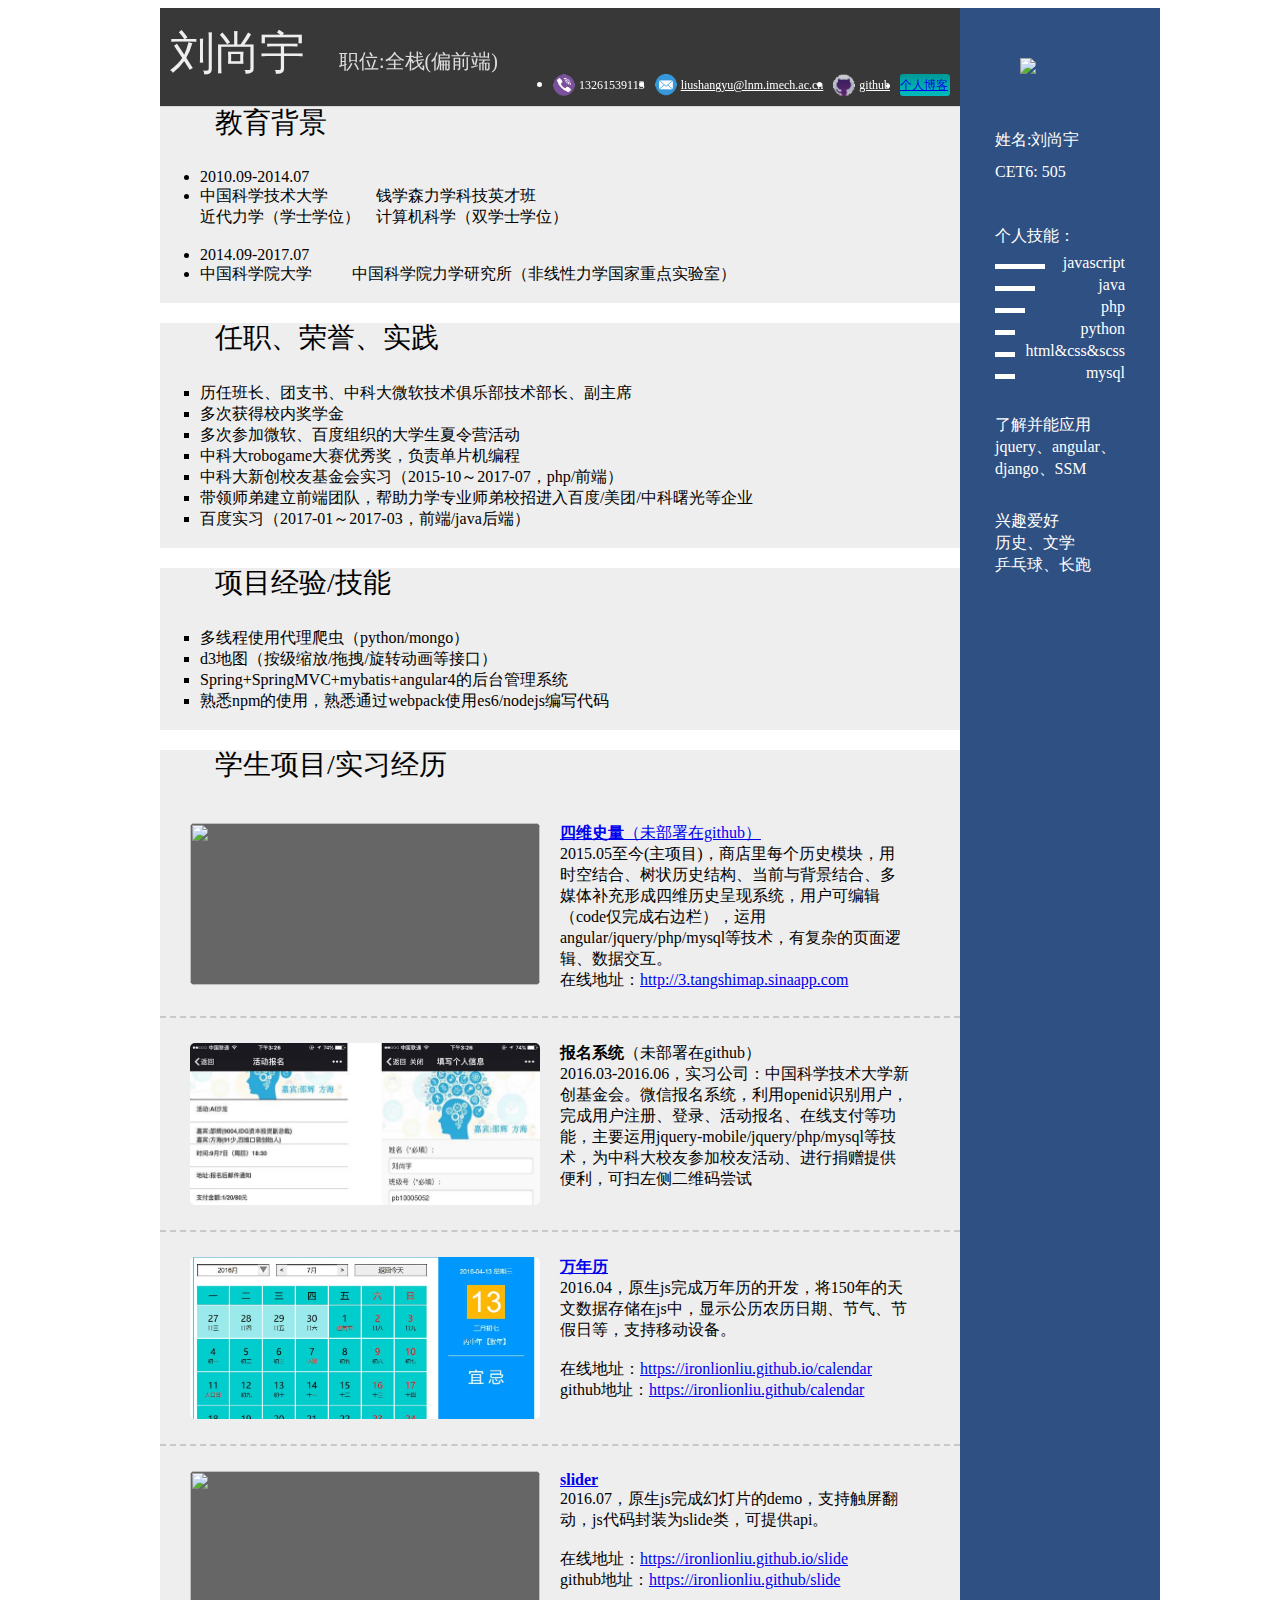
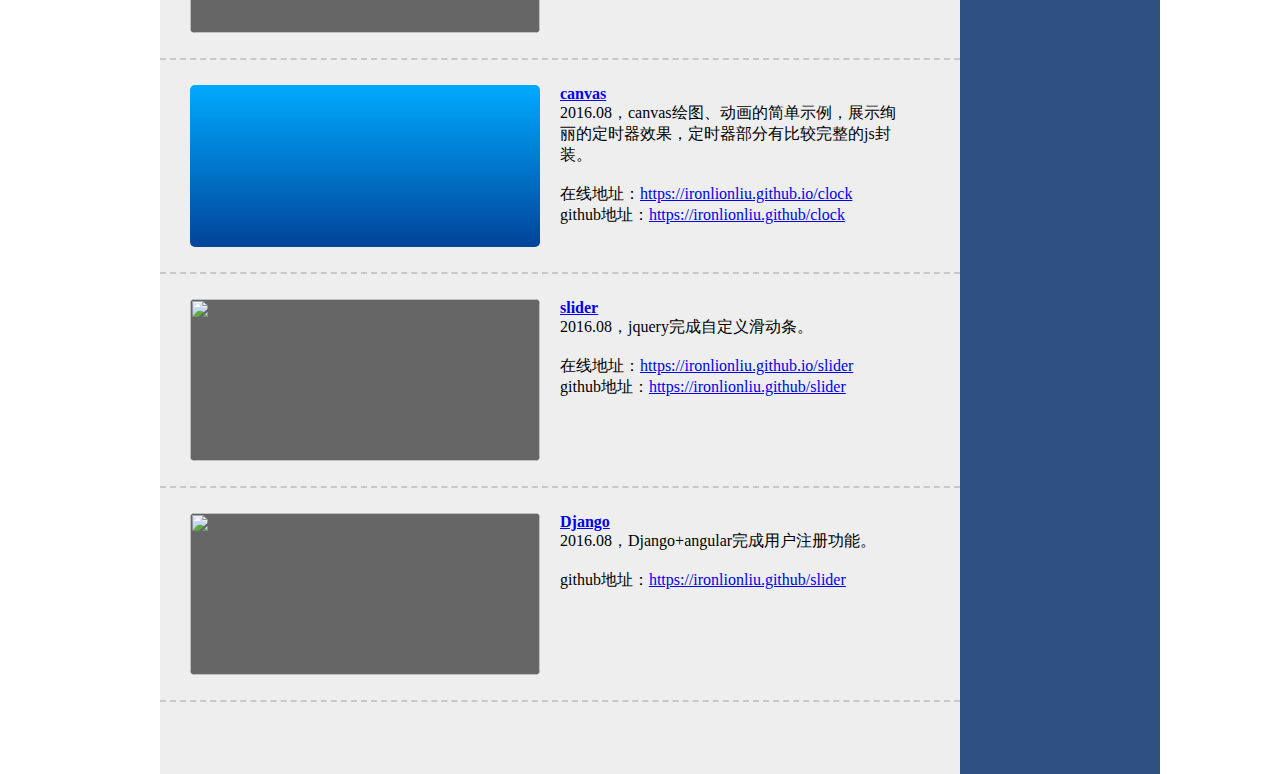
==== commit d7958358: "Merge pull request #24 from ironlionliu/master" ====
--- a/index.html
+++ b/index.html
@@ -12,7 +12,7 @@
     <div class = "navigator clearfix" >
         <div class = "title">
             <span class = "title_name">刘尚宇</span>
-            <span class = "title_position">职位:全栈</span>
+            <span class = "title_position">职位:全栈(偏前端)</span>
         </div>
         <div class = "contact">
             <ul>
@@ -45,7 +45,7 @@
                     <div class = "skillline php"></div><br>
                     python
                     <div class = "skillline python"></div><br>
-                    html&css
+                    html&css&scss
                     <div class = "skillline html"></div><br>
                     mysql
                     <div class = "skillline html"></div><br>
@@ -86,8 +86,22 @@
                 <li>多次获得校内奖学金</li>
                 <li>多次参加微软、百度组织的大学生夏令营活动</li>
                 <li>中科大robogame大赛优秀奖，负责单片机编程</li>
-                <li>中科大新创校友基金会实习（2015-10～2017-07，php/前端）</li><BR>
-                <li>百度实习（2016-11～2017-06，前端/java后端）</li><BR>
+                <li>中科大新创校友基金会实习（2015-10～2017-07，php/前端）</li>
+                <li>带领师弟建立前端团队，帮助力学专业师弟校招进入百度/美团/中科曙光等企业</li>
+                <li>百度实习（2017-01～2017-03，前端/java后端）</li><BR>
+            </ul>
+        </div>  
+    </div>
+
+     <div class = "work">
+        <div class = "worktitle"></div>
+        <div class = "workcontent">
+            <ul  style="list-style-type:square;">
+                <li>多线程使用代理爬虫（python/mongo）</li>
+                <li>d3地图（按级缩放/拖拽/旋转动画等接口）</li>
+                <li>Spring+SpringMVC+mybatis+angular4的后台管理系统</li>
+                <li>熟悉npm的使用，熟悉通过webpack使用es6/nodejs编写代码</li>
+                <br>
             </ul>
         </div>  
     </div>
--- a/style.css
+++ b/style.css
@@ -1,79 +1,64 @@
 @charset "utf-8";
 
-.head{
-	margin-left: 50%;
+.resume{
+	position:absolute;
+	width: 800px;
+	left:50%;
+	margin-left: -480px;
+	}
+
+.clearfix:after{
+	content: "";
+	display: block;
+	clear: both;
+	}
+.navigator{
+	background: rgba(10,10,10,0.8);/**/
+	border-bottom: 1px rgb(214,214,214) solid;
 	position: fixed;
-	left: -500px;
 	z-index: 100;
-	width: 1000px;
-	height: 150px;
-	background: #385c96;
-	opacity: 0.9
-}
-.body{
-	margin-left: 50%;
+	left: 50%;
+	width: 800px;
+	margin-left: -480px;
+	color: white;
+	}
+.title{
+	float: left;
+	}
+.title_name{
+	font-family: simHei;
+	line-height:90px;
+	font-size:45px;
+	margin-left: 10px;
+	color: #eee;
+	}
+.title_position{
+	margin-left:30px;
+	line-height:90px;
+	font-size:20px;
+	color: #ddd;
+	}
+.contact{
 	position: absolute;
-	left:-500px;
-	top:150px;
-	width: 1000px;
-	height: 100%
-}
-
-.side{
-	float: left;
-	position: fixed;
-	width: 200px;
-	height:2535px;
-	background: #385c96;
-	opacity: 0.9;
-	color: white;
-}
-.main{
-	position: absolute;
-	left: 220px;
-	color: black;
-	font-size: 18px;
-}
-img.portrait{
-	width:100px;
-	margin-top: 40px;
-	margin-left: 40px;
-}
-ul.introduction{
-	font-size: 15px;
-	color: white;
-	text-align: left;
-	margin: 20px 20px 20px -20px;
-	line-height: 2em;
-}
-.img{
-	float: left;
-	margin-left: 20px;
-	margin-top: 30px;
-}
-img#jlu{
-	width:150px;
-}
-.title{
-	float: left;
-	margin: 50px 0px 0px 20px
-}
-span.name{
-	font-size: 40px;
-	text-align: left;
-	color: white;
-}
-span.position{
-	font-size: 20px;
-	text-align: center;
-	color: white;
-	margin-left: 30px;
-
-}
-.contact{
-	margin-top: 75px;
-	margin-left: 460px;
-	margin-right: 30px;
+	top:50px;
+	right:10px;
+	}
+.contact .phone{
+	float: left;
+	background-image: url("img/icon-title1.png");
+	background-position: 0px 0px;
+	background-repeat: repeat-y;
+	background-size: 22px auto;
+	background-clip: border-box;
+	color: white;
+	margin-right: 10px;
+	}
+.contact .phone:after{
+	display: block;
+	font-size: 12px;
+	content: "13261539113";
+	line-height: 22px;
+	margin-left: 26px;
 	}
 .contact .email{
 	float: left;
@@ -82,24 +67,30 @@
 	background-repeat: repeat-y;
 	background-size: 22px auto;
 	background-clip: content-box;
-	margin-right: 20px;
+	margin-right: 10px;
 	}
 .contact .link{
 	display: block;
-	font-size: 16px;
+	font-size: 12px;
 	color: white;
 	line-height: 22px;
 	margin-left: 26px;
 	}
 .contact .github{
 	float: left;
-	background-image: url("img/github.png");
-	background-position: -2px -2px;
+	background-image: url("img/icon-title1.png");
+	background-position: 0px -32px;
 	background-repeat: repeat-y;
-	background-size: 25px auto;
+	background-size: 22px auto;
 	background-clip: border-box;
-	margin-left: 10px;
-	margin-right: 30px;
+	margin-right: 10px;
+	}
+.contact .github:after{
+	display: block;
+	font-size: 12px;
+	content: "";
+	line-height: 22px;
+	margin-left: 26px;
 	}
 .contact .blog{
 	background: -ms-linear-gradient(top, #099,  #0BB);        /* IE 10 */
@@ -110,195 +101,183 @@
 	background: -o-linear-gradient(top, #099, #0BB);  /*Opera 11.10+*/
 	float: left;
 	border-radius: 3px;
-	width: 70px;
+	width: 50px;
 	height: 22px;
 	line-height: 22px;
+	font-size: 12px;
+	color: white;
+	}
+	
+
+.privateinfo{
+	position: absolute;
+	left: 800px;
+	width:200px;
+	height:2535px;
+	background: rgba(47,80,130,1);
 	font-size: 16px;
-	color: white;
-	}
-img.rating{
-		width:100px;
-		vertical-align: baseline;
-		line-height: 2em;
-		display: none
-	}
-li.name{
-	height: 50px;
-	width: 150px;
-	background-image: url(img/3stars.png);
-}
-div.introduction{
-	color: white;
-	line-height: 2em;
+	color:white;
+	
+	}
+.privateinfo .header{
+	display: block;
+	margin: 50px auto;
+	width: 80px;
+	}
+.privateinfo .details{
+	display: block;
+	margin:40px auto;
+	width:130px;
+	line-height: 32px;
+	}	
+.privateinfo .skill{
+	text-align: right;
+	line-height: 22px;
+	}
+.privateinfo .skillline{
+	display: inline-block;
+	margin-top:12px;
+	background: white;
+	height: 5px;
+	float: left;
+	}
+.privateinfo .js{
+	width: 50px;
+	}
+.privateinfo .html{
+	width: 20px;
+	}
+.privateinfo .python{
+	width: 20px;
+	}
+.privateinfo .css{
+	width: 40px;
+	}
+.privateinfo .php{
+	width: 30px;
+	}
+.privateinfo .details .interest{
+	margin-top: 30px;
+	line-height: 22px;
+	}
+
+	
+	
+	
+.education{
+	width: 800px;
+	margin: 0px auto;
+	padding-top: 100px;
+	background: #EEEEEE;
+	}
+.education .edutitle{
+	background-image: url("img/edu.png");
+	background-position: 0px 0px;
+	background-repeat: no-repeat;
+	background-size: 30px auto;
+	background-clip: content-box;
+	}
+.education .edutitle:after{
+	content: "教育背景";
+	display: block;
+	margin-left: 55px;
+	font-size: 28px;
+	line-height: 30px;
+	}
+.education .educontent{
+	margin-top: 30px;
+	font-family: STKaiTi;
+	}
+	
+	
+.post{
+	width: 800px;
+	margin: 0px auto;
+	background: #EEE;
+	}	
+.post .posttitle{
+	margin-top: 20px;
+	background-image: url("img/shijian.png");
+	background-position: 0px 0px;
+	background-repeat: no-repeat;
+	background-size: 30px auto;
+	background-clip: content-box;
+	}
+.post .posttitle:after{
+	content: "任职、荣誉、实践";
+	display: block;
+	margin-left: 55px;
+	font-size: 28px;
+	line-height: 30px;
+	}
+.post .postcontent{
+	margin-top: 30px;
+	font-family: STKaiTi;
+	}
+
+
+.work{
+	width: 800px;
+	margin: 0px auto;
+	background: #EEE;
+	}	
+.work .worktitle{
+	margin-top: 20px;
+	background-image: url("img/shijian.png");
+	background-position: 0px 0px;
+	background-repeat: no-repeat;
+	background-size: 30px auto;
+	background-clip: content-box;
+	}
+.work .worktitle:after{
+	content: "项目经验/技能";
+	display: block;
+	margin-left: 55px;
+	font-size: 28px;
+	line-height: 30px;
+	}
+.work .workcontent{
+	margin-top: 30px;
+	font-family: STKaiTi;
+	}
+
+
+.project{
+	width: 800px;
+	background: #EEE;
+	margin: 0px auto;
+	}
+.project .projecttitle{
+	margin-top: 20px;
+	background-image: url("img/shijian.png");
+	background-position: 0px 0px;
+	background-repeat: no-repeat;
+	background-size: 30px auto;
+	background-clip: content-box;
+	}
+.project .projecttitle:after{
+	content: "学生项目/实习经历";
+	display: block;
+	margin-left: 55px;
+	font-size: 28px;
+	line-height: 30px;
+	}
+.project .section{
+	padding: 25px 10px;
+	border-bottom: 2px rgb(200,200,200) dashed;
+	}
+.project .section .icon img{
+	float:left;
+	width:350px;
+	height:162px;
 	margin-left: 20px;
-	margin-top: 40px;
-}
-div.rating{
-	margin-top: 0px;
-	background-image: url("img/3stars.png");
-	background-position: 75px 1px;
-	background-repeat: no-repeat;
-	background-size: 100px auto;
-	background-clip: content-box;
-}
-div.js{
-	background-image: url("img/4stars.png");
-}
-div.other{
-	margin-top: 40px;
+	border-radius: 5px;
+	background: #666;
+	}
+.project .section .description{
+	float:left;
 	margin-left: 20px;
-}
-div.edutitle{
-	background-color: rgb(230,230,230);
-	background-image: url("img/edu.png");
-	background-repeat: no-repeat;
-	background-clip: content-box;
-	background-size: auto 40px;
-	background-position: 10px;
-	font-size: 30px;
-	font-weight: bold;
-	width:760px;
-	margin:20px 20px 0px 20px;
-	border-radius: 20px 20px 0px 0px/20px 20px 0px 0px;
-
-}
-div.edutitle:after{
-	content:"教育背景";
-	display: block;
-	margin-left: 80px;
-
-}
-div.educontent{
-	background-color: rgb(230,230,230);
-	width:760px;
-	margin:0px 20px 20px 20px;
-	padding-top: 20px;
-	border-radius: 0px 0px 20px 20px/0px 0px 20px 20px;
-	line-height: 2em;
-}
-div.honortitle{
-	background-color: rgb(230,230,230);
-	background-image: url("img/rongyu.png");
-	background-repeat: no-repeat;
-	background-clip: content-box;
-	background-size: auto 35px;
-	background-position: 8px;
-	font-size: 30px;
-	font-weight: bold;
-	width:760px;
-	margin:20px 20px 0px 20px;
-	border-radius: 20px 20px 0px 0px/20px 20px 0px 0px;
-
-}
-div.honortitle:after{
-	content:"荣誉奖励";
-	display: block;
-	margin-left: 80px;
-
-}
-div.honorcontent{
-	background-color: rgb(230,230,230);
-	width:760px;
-	margin:0px 20px 20px 20px;
-	padding-top: 20px;
-	border-radius: 0px 0px 20px 20px/0px 0px 20px 20px;
-	line-height: 2em;
-}
-div.volunteertitle{
-	background-color: rgb(230,230,230);
-	background-image: url("img/volunteer.png");
-	background-repeat: no-repeat;
-	background-clip: content-box;
-	background-size: auto 35px;
-	background-position: 8px;
-	font-size: 30px;
-	font-weight: bold;
-	width:760px;
-	margin:20px 20px 0px 20px;
-	border-radius: 20px 20px 0px 0px/20px 20px 0px 0px;
-
-}
-div.volunteertitle:after{
-	content:"志愿服务";
-	display: block;
-	margin-left: 80px;
-
-}
-div.volunteercontent{
-	background-color: rgb(230,230,230);
-	width:760px;
-	margin:0px 20px 20px 20px;
-	padding-top: 20px;
-	border-radius: 0px 0px 20px 20px/0px 0px 20px 20px;
-	line-height: 2em;
-}
-div.practicetitle{
-	background-color: rgb(230,230,230);
-	background-image: url("img/practice.png");
-	background-repeat: no-repeat;
-	background-clip: content-box;
-	background-size: auto 35px;
-	background-position: 8px;
-	font-size: 30px;
-	font-weight: bold;
-	width:760px;
-	margin:20px 20px 0px 20px;
-	border-radius: 20px 20px 0px 0px/20px 20px 0px 0px;
-
-}
-div.practicetitle:after{
-	content:"项目实践";
-	display: block;
-	margin-left: 80px;
-
-}
-div.practicecontent{
-	background-color: rgb(230,230,230);
-	width:760px;
-	margin:0px 20px 20px 20px;
-	padding-bottom: 20px;
-	border-radius: 0px 0px 20px 20px/0px 0px 20px 20px;
-	line-height: 2em;
-}
-div.practicecontent .project{
-	padding-top: 25px;
-	padding-bottom: 10px;
-	padding-left: 45px;
-	margin-right: 20px;
-	border-bottom: 2px dashed rgb(40,40,40)
-}
-.website{
-	color: black;
-}
-.container{
-	display: flex;
-	justify-content: flex-start;
-}
-.container .first{
-	width: 180px;
-}
-.container .second{
-	width: 200px;
-}
-.container .third{
-	width: 220px;
-}
-.container .forth{
-	width: 100px;
-}
-.container .fifth{
-	width: 500px;
-}
-.img-project{
-	width: 300px;
-	float: left;
-	margin-right: 10px;
-}
-.project:after{
-	display: block;
-	clear: both;
-	content: "";
-}
-.emphasize{
-	font-weight: bold;
-}+	width:350px;
+	font-family: STKaiTi;
+	font-size: 16px;
+	}